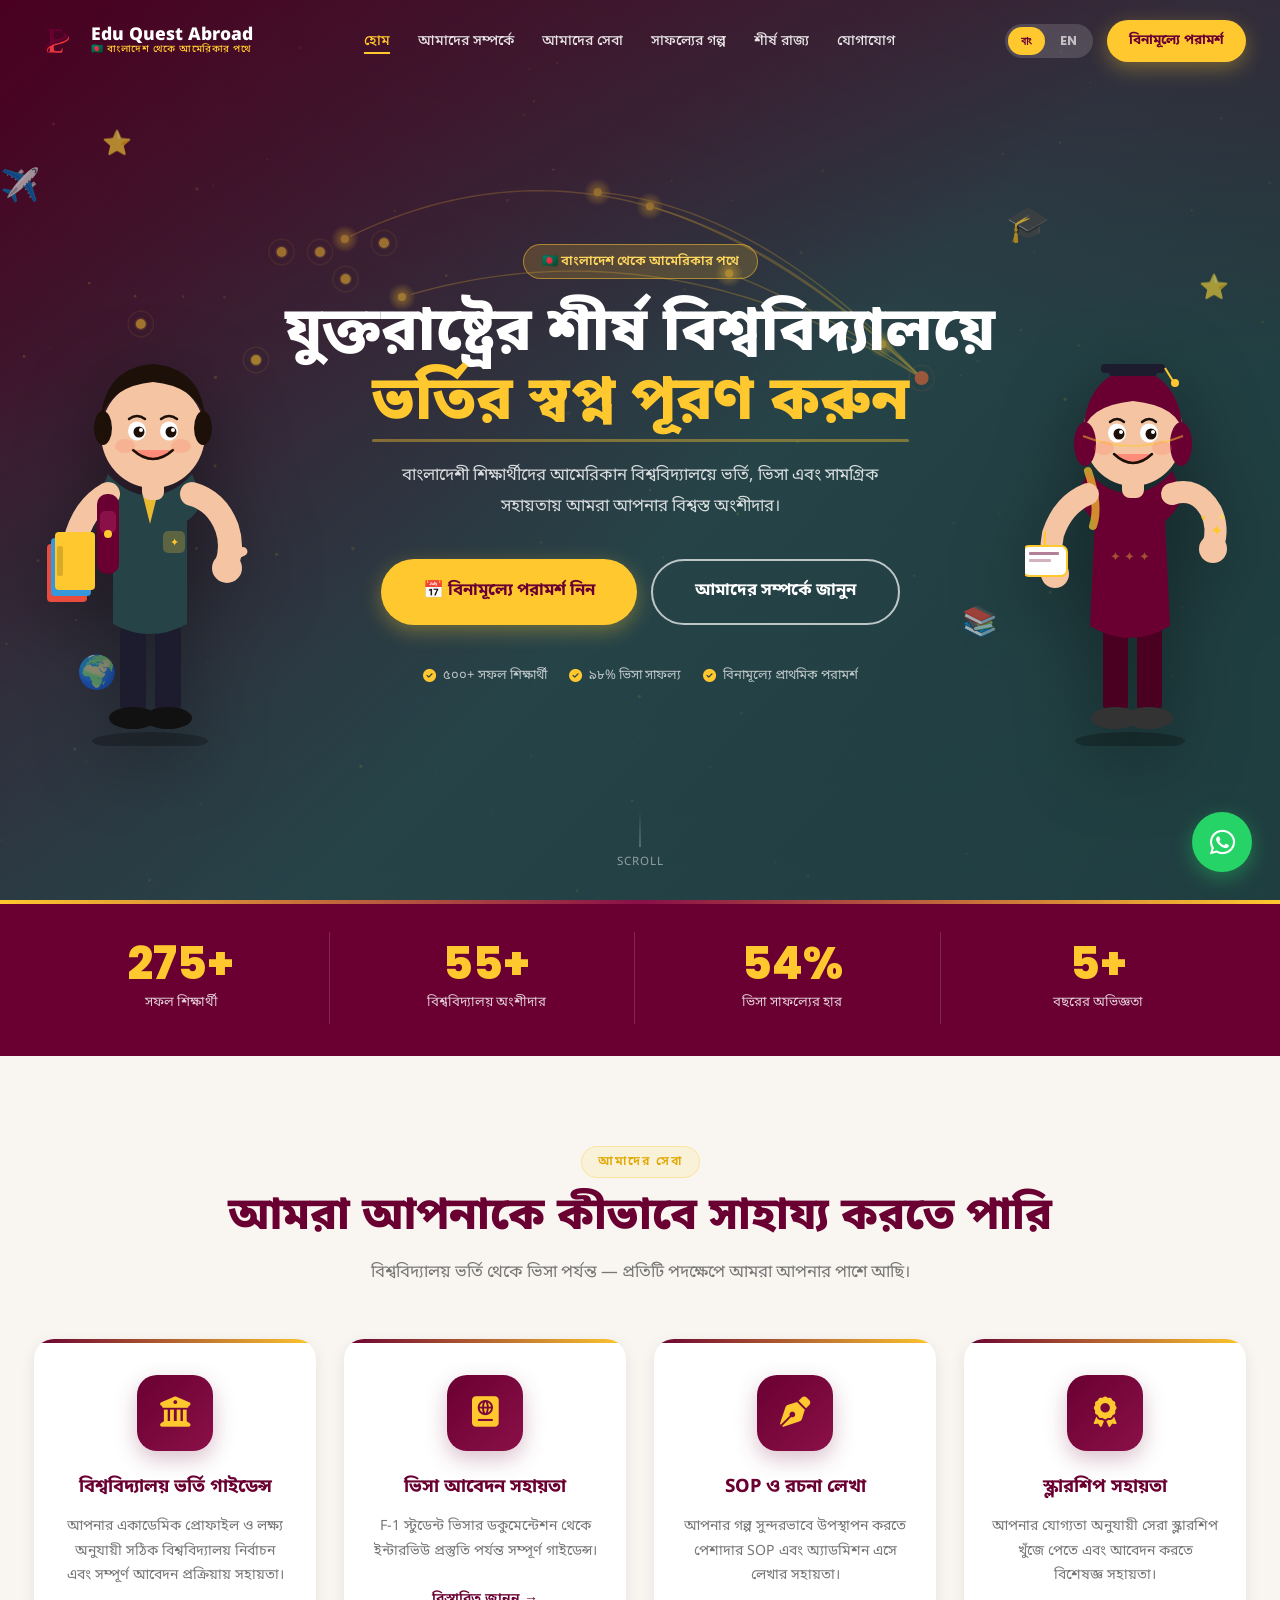
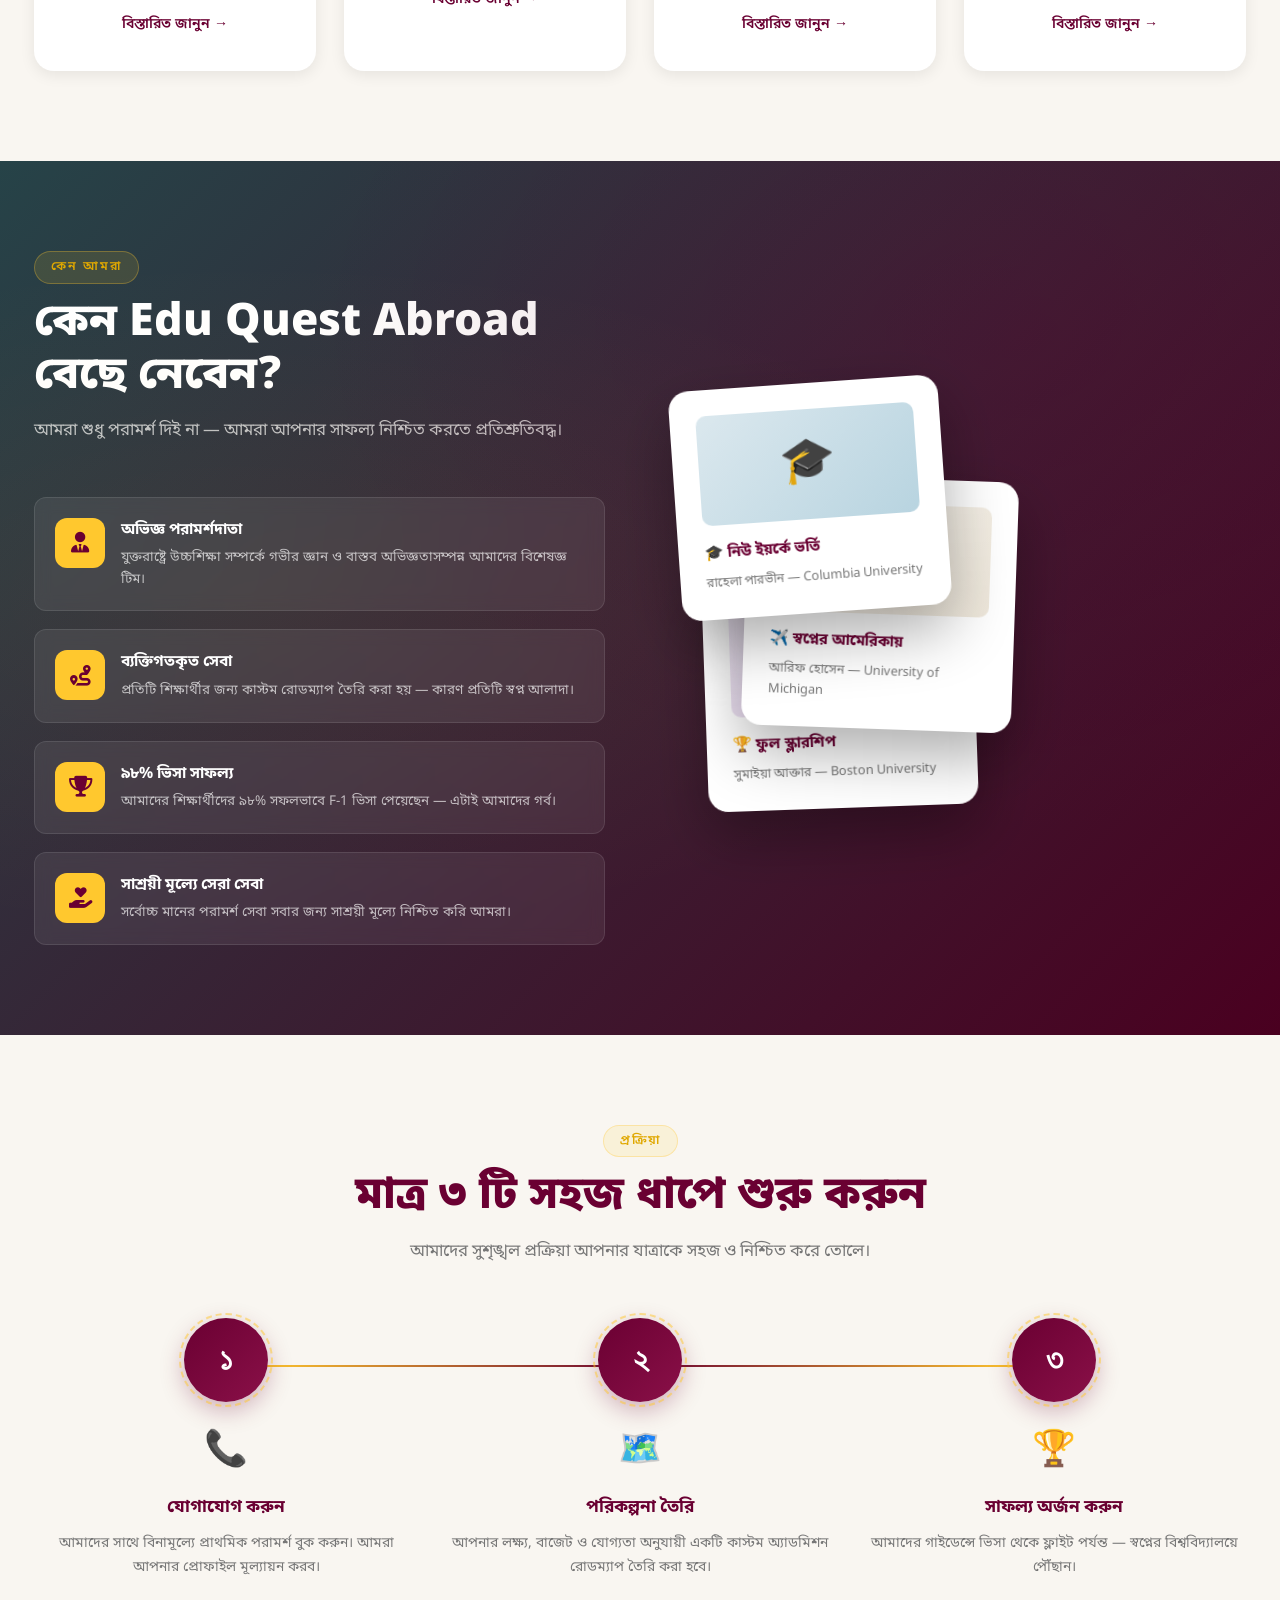
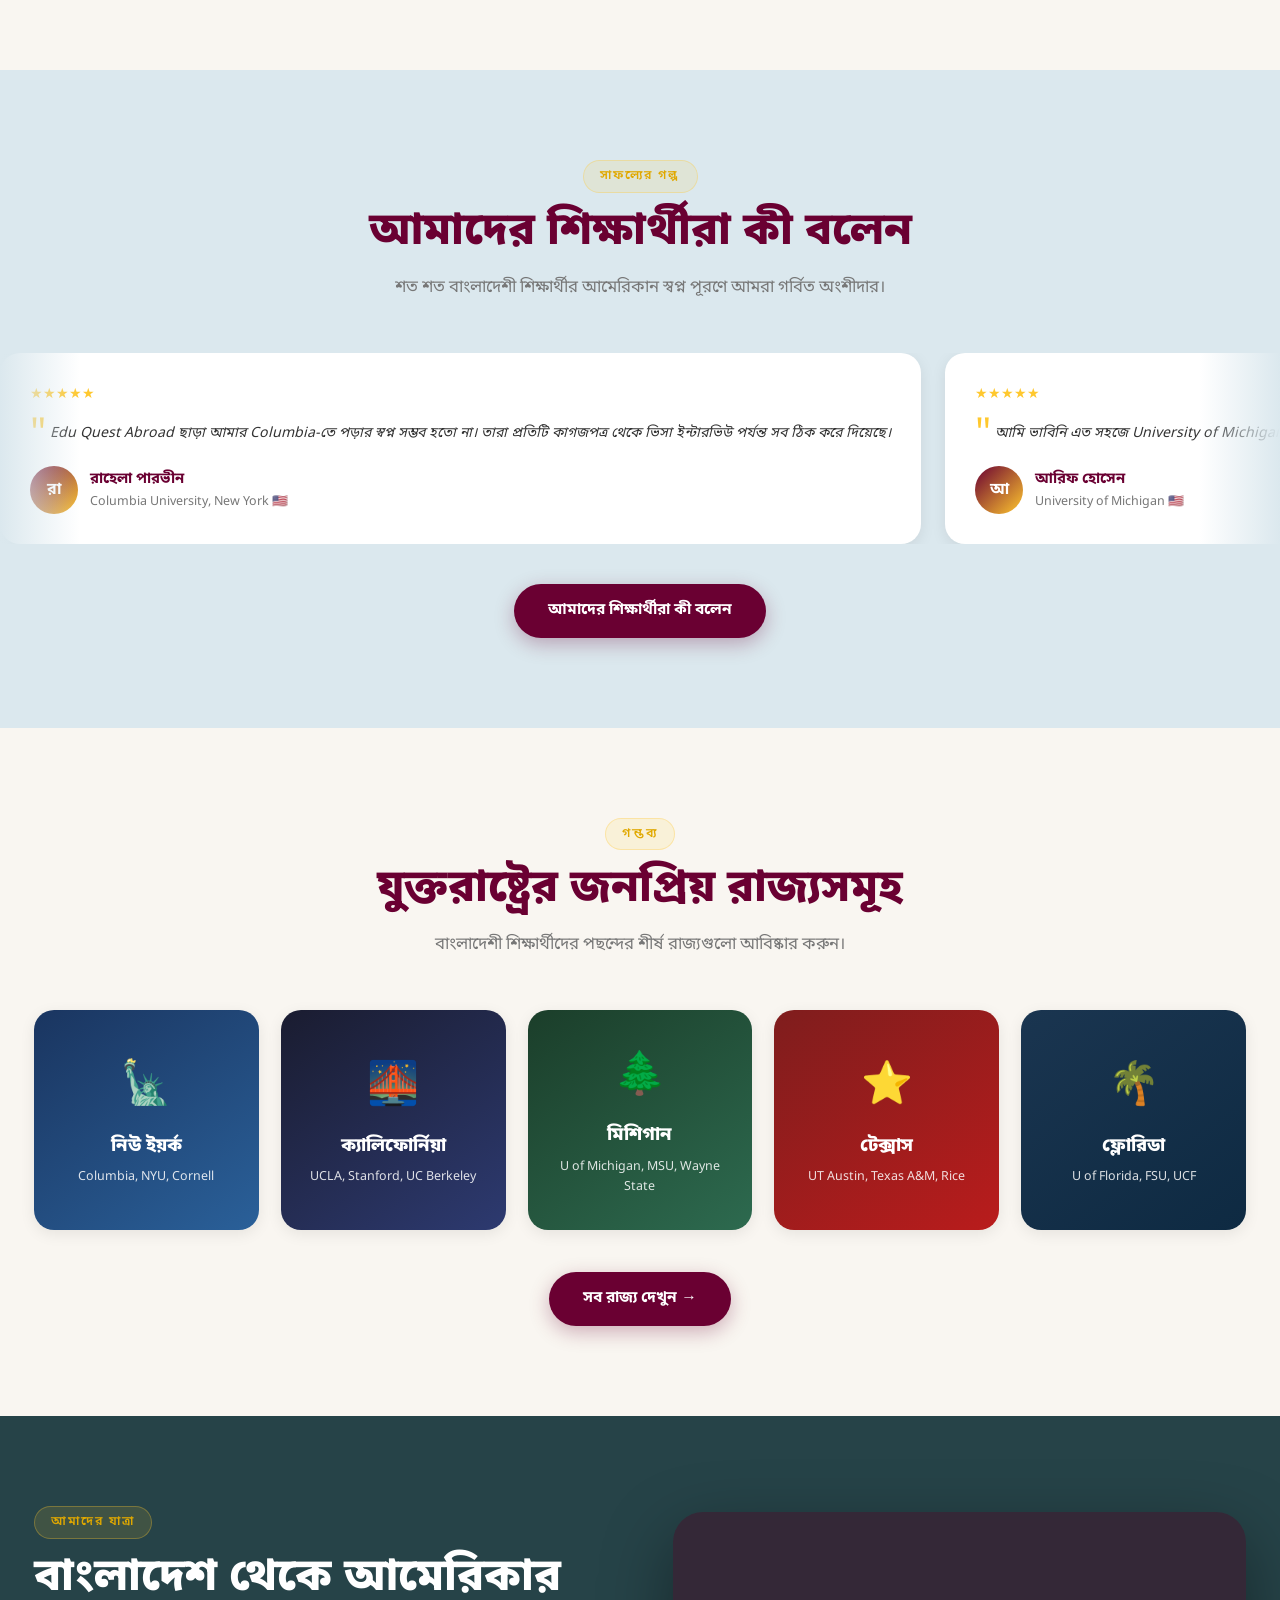
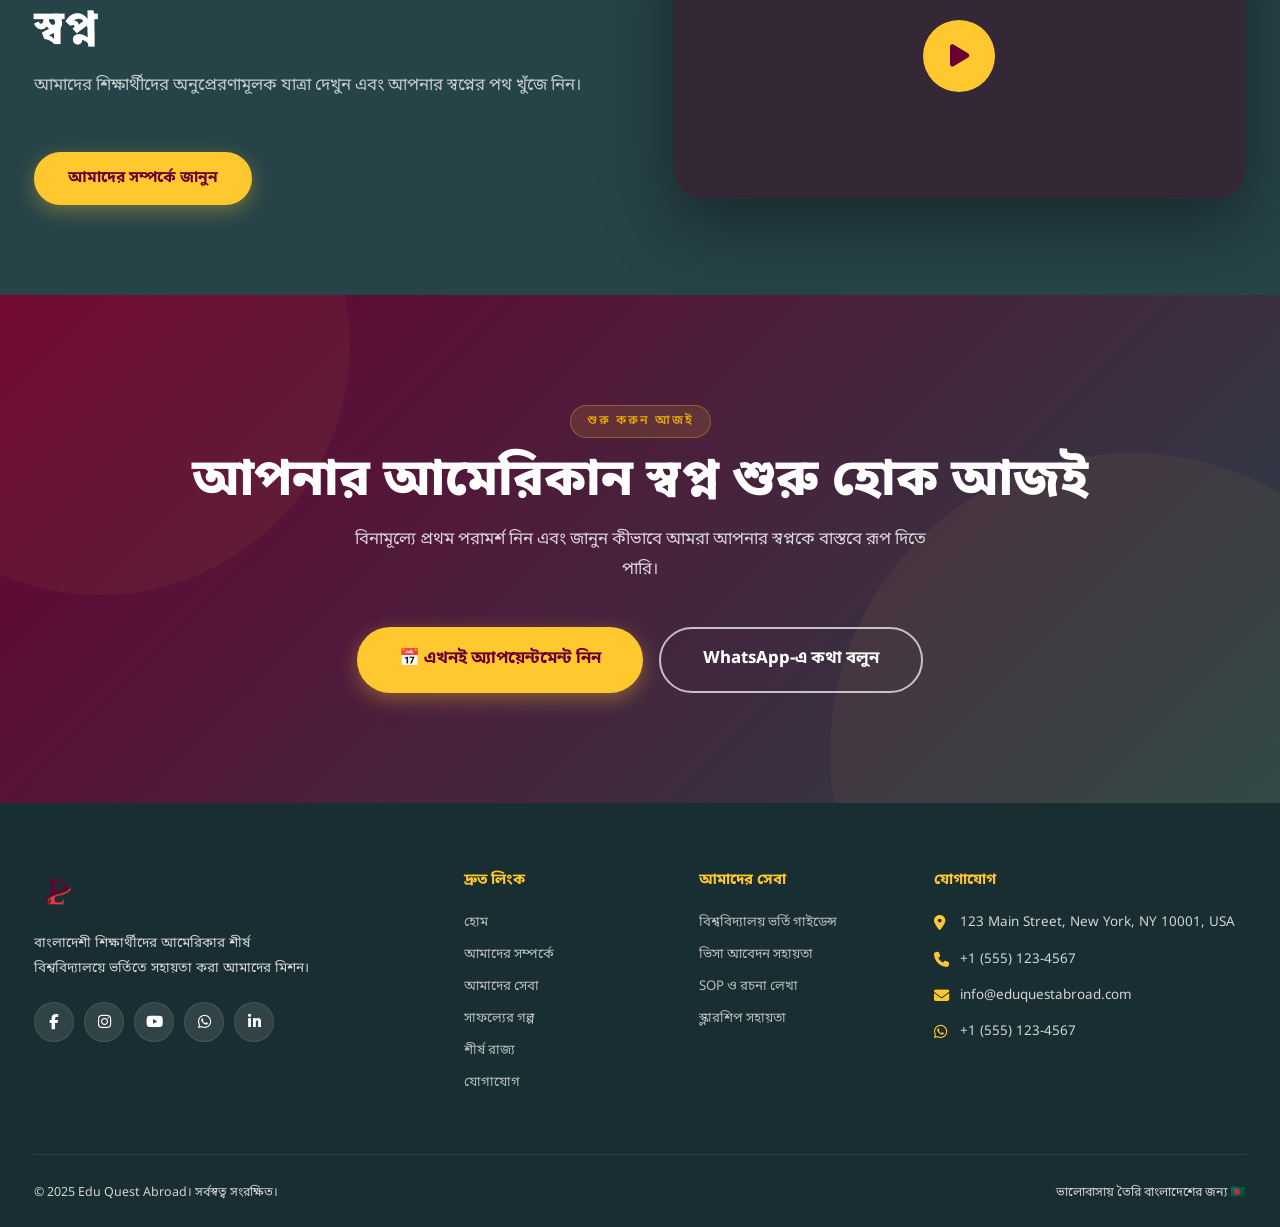
==== index.html @ dee0f1f0 "Initial commit — EduQuestAbroad website 6-page HTML/CSS/JS website for Edu Quest Abroad consultancy." ====
<!DOCTYPE html>
<html lang="bn">
<head>
  <meta charset="UTF-8" />
  <meta name="viewport" content="width=device-width, initial-scale=1.0" />
  <meta name="description" content="Edu Quest Abroad - বাংলাদেশী শিক্ষার্থীদের আমেরিকার শীর্ষ বিশ্ববিদ্যালয়ে ভর্তির জন্য বিশ্বস্ত শিক্ষা পরামর্শদাতা।" />
  <meta name="keywords" content="study in USA, Bangladesh students, US university admission, F1 visa, education consultancy" />
  <title>Edu Quest Abroad | যুক্তরাষ্ট্রে উচ্চশিক্ষার বিশ্বস্ত সঙ্গী</title>
  <link rel="icon" type="image/png" href="Edu Quest Logo.png" />
  <link rel="preconnect" href="https://fonts.googleapis.com" />
  <link rel="preconnect" href="https://fonts.gstatic.com" crossorigin />
  <link href="https://fonts.googleapis.com/css2?family=Noto+Sans+Bengali:wght@300;400;500;600;700;800&family=Poppins:wght@300;400;500;600;700;800&display=swap" rel="stylesheet" />
  <link rel="stylesheet" href="https://cdnjs.cloudflare.com/ajax/libs/font-awesome/6.5.0/css/all.min.css" />
  <link rel="stylesheet" href="assets/css/style.css" />
</head>
<body>

<!-- ═══════════════════════════ NAVBAR ═══════════════════════════ -->
<nav id="navbar">
  <div class="container nav-wrap">

    <!-- Logo -->
    <a href="index.html" class="nav-logo">
      <img src="Edu Quest Logo Transparent.png" alt="Edu Quest Abroad Logo" />
      <div class="nav-logo-text">
        <span class="logo-name">Edu Quest Abroad</span>
        <span class="logo-sub" data-i18n="hero-badge">🇧🇩 বাংলাদেশ থেকে আমেরিকার পথে</span>
      </div>
    </a>

    <!-- Desktop Links -->
    <ul class="nav-links">
      <li><a href="index.html"            data-i18n="nav-home"     class="active">হোম</a></li>
      <li><a href="about.html"            data-i18n="nav-about">আমাদের সম্পর্কে</a></li>
      <li><a href="services.html"         data-i18n="nav-services">আমাদের সেবা</a></li>
      <li><a href="success-stories.html"  data-i18n="nav-stories">সাফল্যের গল্প</a></li>
      <li><a href="top-states.html"       data-i18n="nav-states">শীর্ষ রাজ্য</a></li>
      <li><a href="contact.html"          data-i18n="nav-contact">যোগাযোগ</a></li>
    </ul>

    <!-- Nav Right -->
    <div class="nav-right">
      <!-- Language Toggle -->
      <div class="lang-toggle">
        <button class="lang-btn active" data-lang="bn">বাং</button>
        <button class="lang-btn"        data-lang="en">EN</button>
      </div>
      <a href="contact.html" class="btn btn-gold nav-cta" data-i18n="nav-cta">বিনামূল্যে পরামর্শ</a>
      <!-- Hamburger -->
      <button class="hamburger" id="hamburger" aria-label="Menu">
        <span></span><span></span><span></span>
      </button>
    </div>
  </div>
</nav>

<!-- Mobile Nav -->
<div class="mobile-nav" id="mobile-nav">
  <button class="mobile-nav-close" id="mobile-close">✕</button>
  <a href="index.html"           data-i18n="nav-home">হোম</a>
  <a href="about.html"           data-i18n="nav-about">আমাদের সম্পর্কে</a>
  <a href="services.html"        data-i18n="nav-services">আমাদের সেবা</a>
  <a href="success-stories.html" data-i18n="nav-stories">সাফল্যের গল্প</a>
  <a href="top-states.html"      data-i18n="nav-states">শীর্ষ রাজ্য</a>
  <a href="contact.html"         data-i18n="nav-contact">যোগাযোগ</a>
  <div class="mobile-lang">
    <button class="lang-btn active" data-lang="bn">বাংলা</button>
    <button class="lang-btn"        data-lang="en">English</button>
  </div>
  <a href="contact.html" class="btn btn-gold" data-i18n="nav-cta">বিনামূল্যে পরামর্শ</a>
</div>

<!-- ═══════════════════════════ HERO ═══════════════════════════ -->
<section id="hero">
  <canvas id="hero-canvas"></canvas>
  <div class="hero-overlay"></div>

  <!-- Floating Decorations -->
  <span class="hero-deco deco-plane">✈️</span>
  <span class="hero-deco deco-star deco-star-1">⭐</span>
  <span class="hero-deco deco-star deco-star-2">✨</span>
  <span class="hero-deco deco-star deco-star-3">⭐</span>
  <span class="hero-deco deco-cap">🎓</span>
  <span class="hero-deco deco-globe">🌍</span>
  <span class="hero-deco deco-book">📚</span>

  <div class="hero-inner">

    <!-- Left Character -->
    <div class="hero-char left">
      <svg xmlns="http://www.w3.org/2000/svg" viewBox="0 0 210 400" width="210" height="400">
        <!-- Shadow -->
        <ellipse cx="105" cy="395" rx="58" ry="9" fill="rgba(0,0,0,0.25)"/>
        <!-- LEGS -->
        <rect x="75" y="275" width="26" height="95" rx="12" fill="#1C1C2E"/>
        <rect x="110" y="275" width="26" height="95" rx="12" fill="#1C1C2E"/>
        <!-- SHOES -->
        <ellipse cx="88"  cy="372" rx="24" ry="11" fill="#111"/>
        <ellipse cx="123" cy="372" rx="24" ry="11" fill="#111"/>
        <!-- BODY -->
        <path d="M68 175 Q58 168 52 155 L63 128 Q80 148 105 150 Q130 148 147 128 L158 155 Q152 168 142 175 L142 278 Q124 288 105 288 Q86 288 68 278 Z" fill="#264348"/>
        <!-- Tie / detail -->
        <path d="M98 150 L105 178 L112 150" fill="#FFC82E" opacity=".9"/>
        <!-- Badge on body -->
        <rect x="118" y="185" width="22" height="22" rx="5" fill="rgba(255,200,46,.25)"/>
        <text x="129" y="200" font-family="Arial" font-size="11" text-anchor="middle" fill="#FFC82E">✦</text>
        <!-- LEFT ARM (holding books) -->
        <path d="M63 148 Q38 162 30 196 Q27 215 33 228" fill="none" stroke="#F5C5A3" stroke-width="24" stroke-linecap="round"/>
        <!-- RIGHT ARM (raised/waving) -->
        <path d="M147 148 Q172 155 182 182 Q188 200 182 218" fill="none" stroke="#F5C5A3" stroke-width="24" stroke-linecap="round"/>
        <!-- HANDS -->
        <circle cx="33"  cy="232" r="15" fill="#F5C5A3"/>
        <circle cx="182" cy="222" r="15" fill="#F5C5A3"/>
        <!-- BOOKS stack -->
        <rect x="2"   y="198" width="40" height="58" rx="4" fill="#E74C3C"/>
        <rect x="6"   y="192" width="40" height="58" rx="4" fill="#3498DB"/>
        <rect x="10"  y="186" width="40" height="58" rx="4" fill="#FFC82E"/>
        <rect x="12"  y="200" width="6"  height="30" rx="2" fill="rgba(0,0,0,0.15)"/>
        <!-- NECK -->
        <rect x="97" y="120" width="22" height="34" rx="8" fill="#F5C5A3"/>
        <!-- HEAD -->
        <ellipse cx="108" cy="88" rx="52" ry="54" fill="#F5C5A3"/>
        <!-- HAIR -->
        <path d="M56 72 Q60 22 108 18 Q156 22 160 72 Q150 40 108 36 Q66 40 56 72 Z" fill="#1C1008"/>
        <ellipse cx="58"  cy="82" rx="9"  ry="17" fill="#1C1008"/>
        <ellipse cx="158" cy="82" rx="9"  ry="17" fill="#1C1008"/>
        <!-- FACE -->
        <!-- Eyes -->
        <ellipse cx="92"  cy="85" rx="9" ry="9.5" fill="white"/>
        <ellipse cx="124" cy="85" rx="9" ry="9.5" fill="white"/>
        <circle  cx="94"  cy="86" r="5.5" fill="#1C1008"/>
        <circle  cx="126" cy="86" r="5.5" fill="#1C1008"/>
        <circle  cx="96"  cy="84" r="2"   fill="white"/>
        <circle  cx="128" cy="84" r="2"   fill="white"/>
        <!-- Eyebrows (excited) -->
        <path d="M84 73 Q92 67 100 73" stroke="#1C1008" stroke-width="2.5" fill="none" stroke-linecap="round"/>
        <path d="M116 73 Q124 67 132 73" stroke="#1C1008" stroke-width="2.5" fill="none" stroke-linecap="round"/>
        <!-- Big smile -->
        <path d="M88 104 Q108 122 128 104" stroke="#1C1008" stroke-width="2.5" fill="#FF8C7A" stroke-linecap="round"/>
        <!-- Cheeks -->
        <ellipse cx="80"  cy="100" rx="10" ry="7" fill="rgba(255,120,100,.25)"/>
        <ellipse cx="136" cy="100" rx="10" ry="7" fill="rgba(255,120,100,.25)"/>
        <!-- BACKPACK -->
        <rect x="52" y="148" width="22" height="80" rx="10" fill="#6A0032"/>
        <rect x="55" y="165" width="16" height="22" rx="5"  fill="#8A1048"/>
        <circle cx="63" cy="188" r="4"  fill="#FFC82E"/>
        <!-- Pointing finger on right hand -->
        <rect x="182" y="208" width="20" height="9" rx="4.5" fill="#F5C5A3" transform="rotate(-25,182,208)"/>
      </svg>
    </div>

    <!-- Center Content -->
    <div class="hero-center">
      <div class="hero-badge" data-i18n="hero-badge">🇧🇩 বাংলাদেশ থেকে আমেরিকার পথে</div>

      <h1 class="hero-title">
        <span data-i18n="hero-title-1">যুক্তরাষ্ট্রের শীর্ষ বিশ্ববিদ্যালয়ে</span><br/>
        <span class="gold-word" data-i18n="hero-title-2">ভর্তির স্বপ্ন পূরণ করুন</span>
      </h1>

      <p class="hero-sub" data-i18n="hero-sub">
        বাংলাদেশী শিক্ষার্থীদের আমেরিকান বিশ্ববিদ্যালয়ে ভর্তি, ভিসা এবং সামগ্রিক সহায়তায় আমরা আপনার বিশ্বস্ত অংশীদার।
      </p>

      <div class="hero-btns">
        <a href="contact.html" class="btn btn-gold btn-lg" data-i18n="hero-btn-1">📅 বিনামূল্যে পরামর্শ নিন</a>
        <a href="about.html"   class="btn btn-outline-white btn-lg" data-i18n="hero-btn-2">আমাদের সম্পর্কে জানুন</a>
      </div>

      <div class="hero-trust">
        <span class="trust-item"><i class="fas fa-check-circle"></i> <span data-i18n="trust-1">৫০০+ সফল শিক্ষার্থী</span></span>
        <span class="trust-item"><i class="fas fa-check-circle"></i> <span data-i18n="trust-2">৯৮% ভিসা সাফল্য</span></span>
        <span class="trust-item"><i class="fas fa-check-circle"></i> <span data-i18n="trust-3">বিনামূল্যে প্রাথমিক পরামর্শ</span></span>
      </div>
    </div>

    <!-- Right Character -->
    <div class="hero-char right">
      <svg xmlns="http://www.w3.org/2000/svg" viewBox="0 0 210 400" width="210" height="400">
        <!-- Shadow -->
        <ellipse cx="105" cy="395" rx="55" ry="9" fill="rgba(0,0,0,0.25)"/>
        <!-- LEGS -->
        <rect x="78"  y="275" width="25" height="95" rx="12" fill="#4A0020"/>
        <rect x="112" y="275" width="25" height="95" rx="12" fill="#4A0020"/>
        <!-- SHOES -->
        <ellipse cx="90"  cy="372" rx="24" ry="11" fill="#333"/>
        <ellipse cx="124" cy="372" rx="24" ry="11" fill="#333"/>
        <!-- DRESS/BODY -->
        <path d="M70 175 Q58 165 52 150 L63 125 Q80 146 105 148 Q130 146 147 125 L158 150 Q152 165 140 175 L145 280 Q125 292 105 292 Q85 292 65 280 Z" fill="#6A0032"/>
        <!-- Dupatta/Scarf detail -->
        <path d="M63 125 Q75 160 68 180" fill="none" stroke="#FFC82E" stroke-width="8" stroke-linecap="round" opacity=".7"/>
        <!-- Stars on dress -->
        <text x="105" y="215" font-family="Arial" font-size="13" text-anchor="middle" fill="rgba(255,200,46,.4)">✦ ✦ ✦</text>
        <!-- LEFT ARM (holding diploma) -->
        <path d="M63 148 Q38 158 28 188 Q24 208 30 225" fill="none" stroke="#F5C5A3" stroke-width="22" stroke-linecap="round"/>
        <!-- RIGHT ARM (raised celebrating) -->
        <path d="M147 148 Q172 140 186 165 Q194 182 188 200" fill="none" stroke="#F5C5A3" stroke-width="22" stroke-linecap="round"/>
        <!-- HANDS -->
        <circle cx="30"  cy="228" r="14" fill="#F5C5A3"/>
        <circle cx="188" cy="203" r="14" fill="#F5C5A3"/>
        <!-- DIPLOMA scroll -->
        <rect x="-2"  y="200" width="44" height="30" rx="6" fill="white" stroke="#FFC82E" stroke-width="2"/>
        <rect x="4"   y="206" width="30" height="3"  rx="1" fill="#6A0032" opacity=".5"/>
        <rect x="4"   y="213" width="22" height="3"  rx="1" fill="#6A0032" opacity=".3"/>
        <path d="M20 200 Q20 185 20 185" fill="none" stroke="#FFC82E" stroke-width="2"/>
        <!-- CELEBRATION sparkles from right hand -->
        <text x="185" y="190" font-family="Arial" font-size="16" fill="#FFC82E">✦</text>
        <text x="192" y="175" font-family="Arial" font-size="11" fill="#FFD75E">✦</text>
        <text x="175" y="175" font-family="Arial" font-size="9"  fill="#FFC82E">✦</text>
        <!-- NECK -->
        <rect x="97" y="120" width="22" height="32" rx="8" fill="#F5C5A3"/>
        <!-- HEAD -->
        <ellipse cx="108" cy="87" rx="50" ry="53" fill="#F5C5A3"/>
        <!-- HIJAB -->
        <path d="M58 90 Q60 30 108 22 Q156 30 158 90 Q156 60 108 55 Q60 60 58 90 Z" fill="#6A0032"/>
        <ellipse cx="60"  cy="98"  rx="11" ry="22" fill="#6A0032"/>
        <ellipse cx="156" cy="98"  rx="11" ry="22" fill="#6A0032"/>
        <path d="M58 90 Q108 110 158 90" stroke="#FFC82E" stroke-width="2" fill="none" opacity=".5"/>
        <!-- FACE -->
        <ellipse cx="92"  cy="87" rx="9"   ry="9.5" fill="white"/>
        <ellipse cx="124" cy="87" rx="9"   ry="9.5" fill="white"/>
        <circle  cx="94"  cy="88" r="5.5"  fill="#1C1008"/>
        <circle  cx="126" cy="88" r="5.5"  fill="#1C1008"/>
        <circle  cx="96"  cy="86" r="2"    fill="white"/>
        <circle  cx="128" cy="86" r="2"    fill="white"/>
        <!-- Eyebrows -->
        <path d="M85 76 Q92 70 99 76"  stroke="#1C1008" stroke-width="2.5" fill="none" stroke-linecap="round"/>
        <path d="M117 76 Q124 70 131 76" stroke="#1C1008" stroke-width="2.5" fill="none" stroke-linecap="round"/>
        <!-- Big joyful smile -->
        <path d="M89 108 Q108 126 127 108" stroke="#1C1008" stroke-width="2.5" fill="#FF8C7A" stroke-linecap="round"/>
        <!-- Cheeks -->
        <ellipse cx="79"  cy="102" rx="10" ry="7" fill="rgba(255,120,100,.25)"/>
        <ellipse cx="137" cy="102" rx="10" ry="7" fill="rgba(255,120,100,.25)"/>
        <!-- Graduation cap on top -->
        <rect x="84" y="22" width="48" height="8" rx="3" fill="#1C1C2E"/>
        <rect x="76" y="18" width="64" height="9" rx="4" fill="#1C1C2E"/>
        <line x1="140" y1="22" x2="148" y2="35" stroke="#FFC82E" stroke-width="2"/>
        <circle cx="150" cy="37" r="4" fill="#FFC82E"/>
      </svg>
    </div>

  </div><!-- .hero-inner -->

  <div class="scroll-hint">
    <div class="scroll-line"></div>
    <span>SCROLL</span>
  </div>
</section>

<!-- ═══════════════════════════ STATS BAR ═══════════════════════════ -->
<div class="stats-bar">
  <div class="container">
    <div class="stats-grid">
      <div class="stat-item reveal">
        <div class="stat-num" data-target="500" data-suffix="+" >৫০০+</div>
        <div class="stat-label" data-i18n="stat-1-label">সফল শিক্ষার্থী</div>
      </div>
      <div class="stat-item reveal d-1">
        <div class="stat-num" data-target="100" data-suffix="+">১০০+</div>
        <div class="stat-label" data-i18n="stat-2-label">বিশ্ববিদ্যালয় অংশীদার</div>
      </div>
      <div class="stat-item reveal d-2">
        <div class="stat-num" data-target="98"  data-suffix="%">৯৮%</div>
        <div class="stat-label" data-i18n="stat-3-label">ভিসা সাফল্যের হার</div>
      </div>
      <div class="stat-item reveal d-3">
        <div class="stat-num" data-target="10"  data-suffix="+">১০+</div>
        <div class="stat-label" data-i18n="stat-4-label">বছরের অভিজ্ঞতা</div>
      </div>
    </div>
  </div>
</div>

<!-- ═══════════════════════════ SERVICES ═══════════════════════════ -->
<section id="services" class="section-pad">
  <div class="container">
    <div class="text-center">
      <span class="section-eyebrow" data-i18n="sec-svc-eye">আমাদের সেবা</span>
      <h2 class="section-title" data-i18n="sec-svc-title">আমরা আপনাকে কীভাবে সাহায্য করতে পারি</h2>
      <p class="section-sub"    data-i18n="sec-svc-sub">বিশ্ববিদ্যালয় ভর্তি থেকে ভিসা পর্যন্ত — প্রতিটি পদক্ষেপে আমরা আপনার পাশে আছি।</p>
    </div>

    <div class="services-grid">

      <div class="service-card reveal">
        <div class="svc-icon-wrap"><i class="fas fa-university"></i></div>
        <h3 class="svc-title" data-i18n="svc-1-title">বিশ্ববিদ্যালয় ভর্তি গাইডেন্স</h3>
        <p class="svc-desc"   data-i18n="svc-1-desc">আপনার একাডেমিক প্রোফাইল ও লক্ষ্য অনুযায়ী সঠিক বিশ্ববিদ্যালয় নির্বাচন এবং সম্পূর্ণ আবেদন প্রক্রিয়ায় সহায়তা।</p>
        <a href="services.html" class="svc-link" data-i18n="svc-1-link">বিস্তারিত জানুন →</a>
      </div>

      <div class="service-card reveal d-1">
        <div class="svc-icon-wrap"><i class="fas fa-passport"></i></div>
        <h3 class="svc-title" data-i18n="svc-2-title">ভিসা আবেদন সহায়তা</h3>
        <p class="svc-desc"   data-i18n="svc-2-desc">F-1 স্টুডেন্ট ভিসার ডকুমেন্টেশন থেকে ইন্টারভিউ প্রস্তুতি পর্যন্ত সম্পূর্ণ গাইডেন্স।</p>
        <a href="services.html" class="svc-link" data-i18n="svc-2-link">বিস্তারিত জানুন →</a>
      </div>

      <div class="service-card reveal d-2">
        <div class="svc-icon-wrap"><i class="fas fa-pen-nib"></i></div>
        <h3 class="svc-title" data-i18n="svc-3-title">SOP ও রচনা লেখা</h3>
        <p class="svc-desc"   data-i18n="svc-3-desc">আপনার গল্প সুন্দরভাবে উপস্থাপন করতে পেশাদার SOP এবং অ্যাডমিশন এসে লেখার সহায়তা।</p>
        <a href="services.html" class="svc-link" data-i18n="svc-3-link">বিস্তারিত জানুন →</a>
      </div>

      <div class="service-card reveal d-3">
        <div class="svc-icon-wrap"><i class="fas fa-award"></i></div>
        <h3 class="svc-title" data-i18n="svc-4-title">স্কলারশিপ সহায়তা</h3>
        <p class="svc-desc"   data-i18n="svc-4-desc">আপনার যোগ্যতা অনুযায়ী সেরা স্কলারশিপ খুঁজে পেতে এবং আবেদন করতে বিশেষজ্ঞ সহায়তা।</p>
        <a href="services.html" class="svc-link" data-i18n="svc-4-link">বিস্তারিত জানুন →</a>
      </div>

    </div>
  </div>
</section>

<!-- ═══════════════════════════ WHY CHOOSE US ═══════════════════════════ -->
<section id="why-us" class="section-pad">
  <div class="container">
    <div class="why-grid">

      <!-- Left -->
      <div class="why-left">
        <span class="section-eyebrow" data-i18n="sec-why-eye">কেন আমরা</span>
        <h2 class="section-title" data-i18n="sec-why-title">কেন Edu Quest Abroad বেছে নেবেন?</h2>
        <p class="section-sub"    data-i18n="sec-why-sub">আমরা শুধু পরামর্শ দিই না — আমরা আপনার সাফল্য নিশ্চিত করতে প্রতিশ্রুতিবদ্ধ।</p>

        <div class="feature-list">
          <div class="feature-item reveal from-left">
            <div class="feat-icon"><i class="fas fa-user-tie"></i></div>
            <div class="feat-text">
              <h4 data-i18n="feat-1-h">অভিজ্ঞ পরামর্শদাতা</h4>
              <p  data-i18n="feat-1-p">যুক্তরাষ্ট্রে উচ্চশিক্ষা সম্পর্কে গভীর জ্ঞান ও বাস্তব অভিজ্ঞতাসম্পন্ন আমাদের বিশেষজ্ঞ টিম।</p>
            </div>
          </div>
          <div class="feature-item reveal from-left d-1">
            <div class="feat-icon"><i class="fas fa-route"></i></div>
            <div class="feat-text">
              <h4 data-i18n="feat-2-h">ব্যক্তিগতকৃত সেবা</h4>
              <p  data-i18n="feat-2-p">প্রতিটি শিক্ষার্থীর জন্য কাস্টম রোডম্যাপ তৈরি করা হয় — কারণ প্রতিটি স্বপ্ন আলাদা।</p>
            </div>
          </div>
          <div class="feature-item reveal from-left d-2">
            <div class="feat-icon"><i class="fas fa-trophy"></i></div>
            <div class="feat-text">
              <h4 data-i18n="feat-3-h">৯৮% ভিসা সাফল্য</h4>
              <p  data-i18n="feat-3-p">আমাদের শিক্ষার্থীদের ৯৮% সফলভাবে F-1 ভিসা পেয়েছেন — এটাই আমাদের গর্ব।</p>
            </div>
          </div>
          <div class="feature-item reveal from-left d-3">
            <div class="feat-icon"><i class="fas fa-hand-holding-heart"></i></div>
            <div class="feat-text">
              <h4 data-i18n="feat-4-h">সাশ্রয়ী মূল্যে সেরা সেবা</h4>
              <p  data-i18n="feat-4-p">সর্বোচ্চ মানের পরামর্শ সেবা সবার জন্য সাশ্রয়ী মূল্যে নিশ্চিত করি আমরা।</p>
            </div>
          </div>
        </div>
      </div>

      <!-- Right — stacked 3D cards -->
      <div class="why-right reveal from-right">
        <div class="cards-scene">
          <div class="card-3d card-3d-1">
            <div class="card-3d-img">🎓</div>
            <h4 data-i18n="card-1-h">🎓 নিউ ইয়র্কে ভর্তি</h4>
            <p  data-i18n="card-1-p">রাহেলা পারভীন — Columbia University</p>
          </div>
          <div class="card-3d card-3d-2">
            <div class="card-3d-img">✈️</div>
            <h4 data-i18n="card-2-h">✈️ স্বপ্নের আমেরিকায়</h4>
            <p  data-i18n="card-2-p">আরিফ হোসেন — University of Michigan</p>
          </div>
          <div class="card-3d card-3d-3">
            <div class="card-3d-img">🏆</div>
            <h4 data-i18n="card-3-h">🏆 ফুল স্কলারশিপ</h4>
            <p  data-i18n="card-3-p">সুমাইয়া আক্তার — Boston University</p>
          </div>
        </div>
      </div>

    </div>
  </div>
</section>

<!-- ═══════════════════════════ HOW IT WORKS ═══════════════════════════ -->
<section id="how" class="section-pad">
  <div class="container">
    <div class="text-center">
      <span class="section-eyebrow" data-i18n="sec-how-eye">প্রক্রিয়া</span>
      <h2 class="section-title"     data-i18n="sec-how-title">মাত্র ৩ টি সহজ ধাপে শুরু করুন</h2>
      <p class="section-sub"        data-i18n="sec-how-sub">আমাদের সুশৃঙ্খল প্রক্রিয়া আপনার যাত্রাকে সহজ ও নিশ্চিত করে তোলে।</p>
    </div>

    <div class="steps-wrapper">
      <div class="step-item reveal">
        <div class="step-num">১</div>
        <div class="step-emoji">📞</div>
        <h3 data-i18n="step-1-h">যোগাযোগ করুন</h3>
        <p  data-i18n="step-1-p">আমাদের সাথে বিনামূল্যে প্রাথমিক পরামর্শ বুক করুন। আমরা আপনার প্রোফাইল মূল্যায়ন করব।</p>
      </div>
      <div class="step-item reveal d-2">
        <div class="step-num">২</div>
        <div class="step-emoji">🗺️</div>
        <h3 data-i18n="step-2-h">পরিকল্পনা তৈরি</h3>
        <p  data-i18n="step-2-p">আপনার লক্ষ্য, বাজেট ও যোগ্যতা অনুযায়ী একটি কাস্টম অ্যাডমিশন রোডম্যাপ তৈরি করা হবে।</p>
      </div>
      <div class="step-item reveal d-4">
        <div class="step-num">৩</div>
        <div class="step-emoji">🏆</div>
        <h3 data-i18n="step-3-h">সাফল্য অর্জন করুন</h3>
        <p  data-i18n="step-3-p">আমাদের গাইডেন্সে ভিসা থেকে ফ্লাইট পর্যন্ত — স্বপ্নের বিশ্ববিদ্যালয়ে পৌঁছান।</p>
      </div>
    </div>
  </div>
</section>

<!-- ═══════════════════════════ TESTIMONIALS ═══════════════════════════ -->
<section id="testimonials" class="section-pad">
  <div class="container">
    <div class="text-center">
      <span class="section-eyebrow" data-i18n="sec-testi-eye">সাফল্যের গল্প</span>
      <h2 class="section-title"     data-i18n="sec-testi-title">আমাদের শিক্ষার্থীরা কী বলেন</h2>
      <p class="section-sub"        data-i18n="sec-testi-sub">শত শত বাংলাদেশী শিক্ষার্থীর আমেরিকান স্বপ্ন পূরণে আমরা গর্বিত অংশীদার।</p>
    </div>
  </div>

  <div class="testi-track">
    <div class="testi-inner" id="testi-inner">

      <!-- Card 1 -->
      <div class="testi-card">
        <div class="testi-stars">★★★★★</div>
        <p class="testi-quote">Edu Quest Abroad ছাড়া আমার Columbia-তে পড়ার স্বপ্ন সম্ভব হতো না। তারা প্রতিটি কাগজপত্র থেকে ভিসা ইন্টারভিউ পর্যন্ত সব ঠিক করে দিয়েছে।</p>
        <div class="testi-author">
          <div class="testi-avatar">রা</div>
          <div class="testi-info">
            <h4>রাহেলা পারভীন</h4>
            <p>Columbia University, New York 🇺🇸</p>
          </div>
        </div>
      </div>

      <!-- Card 2 -->
      <div class="testi-card">
        <div class="testi-stars">★★★★★</div>
        <p class="testi-quote">আমি ভাবিনি এত সহজে University of Michigan-এ সুযোগ পাব। EQA টিমের অক্লান্ত পরিশ্রম এবং গাইডেন্স আমার জীবন বদলে দিয়েছে।</p>
        <div class="testi-author">
          <div class="testi-avatar">আ</div>
          <div class="testi-info">
            <h4>আরিফ হোসেন</h4>
            <p>University of Michigan 🇺🇸</p>
          </div>
        </div>
      </div>

      <!-- Card 3 -->
      <div class="testi-card">
        <div class="testi-stars">★★★★★</div>
        <p class="testi-quote">SOP থেকে শুরু করে ভিসা পর্যন্ত প্রতিটি ধাপে এত সুন্দর সাপোর্ট পেয়েছি। Boston University-তে ফুল স্কলারশিপ পাওয়া এখন বাস্তব।</p>
        <div class="testi-author">
          <div class="testi-avatar">সু</div>
          <div class="testi-info">
            <h4>সুমাইয়া আক্তার</h4>
            <p>Boston University — Full Scholarship 🇺🇸</p>
          </div>
        </div>
      </div>

      <!-- Card 4 -->
      <div class="testi-card">
        <div class="testi-stars">★★★★★</div>
        <p class="testi-quote">ভিসা রিজেকশনের ভয়ে ছিলাম, কিন্তু EQA-র প্রস্তুতির পর আত্মবিশ্বাসী হয়ে গেলাম। প্রথম চেষ্টাতেই ভিসা পেলাম।</p>
        <div class="testi-author">
          <div class="testi-avatar">তা</div>
          <div class="testi-info">
            <h4>তানভীর আহমেদ</h4>
            <p>Georgia Tech, Atlanta 🇺🇸</p>
          </div>
        </div>
      </div>

      <!-- Card 5 -->
      <div class="testi-card">
        <div class="testi-stars">★★★★★</div>
        <p class="testi-quote">আমার পরিবারের সীমিত বাজেটের কথা মাথায় রেখে তারা স্কলারশিপ খুঁজে দিয়েছে। অসাধারণ সেবা, অসাধারণ মানুষ।</p>
        <div class="testi-author">
          <div class="testi-avatar">ফা</div>
          <div class="testi-info">
            <h4>ফারিয়া ইসলাম</h4>
            <p>University of Texas, Austin 🇺🇸</p>
          </div>
        </div>
      </div>

      <!-- Card 6 -->
      <div class="testi-card">
        <div class="testi-stars">★★★★★</div>
        <p class="testi-quote">মাত্র ৬ মাসের মধ্যে বিশ্ববিদ্যালয়ে ভর্তি এবং ভিসা — এটা EQA ছাড়া অসম্ভব ছিল। এখন Florida-তে পড়ছি।</p>
        <div class="testi-author">
          <div class="testi-avatar">না</div>
          <div class="testi-info">
            <h4>নাফিসা খানম</h4>
            <p>University of Florida 🇺🇸</p>
          </div>
        </div>
      </div>

      <!-- Duplicated set for infinite scroll -->
      <div class="testi-card">
        <div class="testi-stars">★★★★★</div>
        <p class="testi-quote">Edu Quest Abroad ছাড়া আমার Columbia-তে পড়ার স্বপ্ন সম্ভব হতো না। তারা প্রতিটি কাগজপত্র থেকে ভিসা ইন্টারভিউ পর্যন্ত সব ঠিক করে দিয়েছে।</p>
        <div class="testi-author">
          <div class="testi-avatar">রা</div>
          <div class="testi-info">
            <h4>রাহেলা পারভীন</h4>
            <p>Columbia University, New York 🇺🇸</p>
          </div>
        </div>
      </div>
      <div class="testi-card">
        <div class="testi-stars">★★★★★</div>
        <p class="testi-quote">আমি ভাবিনি এত সহজে University of Michigan-এ সুযোগ পাব। EQA টিমের অক্লান্ত পরিশ্রম এবং গাইডেন্স আমার জীবন বদলে দিয়েছে।</p>
        <div class="testi-author">
          <div class="testi-avatar">আ</div>
          <div class="testi-info">
            <h4>আরিফ হোসেন</h4>
            <p>University of Michigan 🇺🇸</p>
          </div>
        </div>
      </div>
      <div class="testi-card">
        <div class="testi-stars">★★★★★</div>
        <p class="testi-quote">SOP থেকে শুরু করে ভিসা পর্যন্ত প্রতিটি ধাপে এত সুন্দর সাপোর্ট পেয়েছি। Boston University-তে ফুল স্কলারশিপ পাওয়া এখন বাস্তব।</p>
        <div class="testi-author">
          <div class="testi-avatar">সু</div>
          <div class="testi-info">
            <h4>সুমাইয়া আক্তার</h4>
            <p>Boston University — Full Scholarship 🇺🇸</p>
          </div>
        </div>
      </div>
      <div class="testi-card">
        <div class="testi-stars">★★★★★</div>
        <p class="testi-quote">ভিসা রিজেকশনের ভয়ে ছিলাম, কিন্তু EQA-র প্রস্তুতির পর আত্মবিশ্বাসী হয়ে গেলাম। প্রথম চেষ্টাতেই ভিসা পেলাম।</p>
        <div class="testi-author">
          <div class="testi-avatar">তা</div>
          <div class="testi-info">
            <h4>তানভীর আহমেদ</h4>
            <p>Georgia Tech, Atlanta 🇺🇸</p>
          </div>
        </div>
      </div>
      <div class="testi-card">
        <div class="testi-stars">★★★★★</div>
        <p class="testi-quote">আমার পরিবারের সীমিত বাজেটের কথা মাথায় রেখে তারা স্কলারশিপ খুঁজে দিয়েছে। অসাধারণ সেবা, অসাধারণ মানুষ।</p>
        <div class="testi-author">
          <div class="testi-avatar">ফা</div>
          <div class="testi-info">
            <h4>ফারিয়া ইসলাম</h4>
            <p>University of Texas, Austin 🇺🇸</p>
          </div>
        </div>
      </div>
      <div class="testi-card">
        <div class="testi-stars">★★★★★</div>
        <p class="testi-quote">মাত্র ৬ মাসের মধ্যে বিশ্ববিদ্যালয়ে ভর্তি এবং ভিসা — এটা EQA ছাড়া অসম্ভব ছিল। এখন Florida-তে পড়ছি।</p>
        <div class="testi-author">
          <div class="testi-avatar">না</div>
          <div class="testi-info">
            <h4>নাফিসা খানম</h4>
            <p>University of Florida 🇺🇸</p>
          </div>
        </div>
      </div>

    </div>
  </div>

  <div class="container text-center" style="margin-top:40px;">
    <a href="success-stories.html" class="btn btn-maroon" data-i18n="sec-testi-title">সব সাফল্যের গল্প দেখুন →</a>
  </div>
</section>

<!-- ═══════════════════════════ TOP STATES ═══════════════════════════ -->
<section id="states" class="section-pad">
  <div class="container">
    <div class="text-center">
      <span class="section-eyebrow" data-i18n="sec-states-eye">গন্তব্য</span>
      <h2 class="section-title"     data-i18n="sec-states-title">যুক্তরাষ্ট্রের জনপ্রিয় রাজ্যসমূহ</h2>
      <p class="section-sub"        data-i18n="sec-states-sub">বাংলাদেশী শিক্ষার্থীদের পছন্দের শীর্ষ রাজ্যগুলো আবিষ্কার করুন।</p>
    </div>

    <div class="states-grid">
      <a href="top-states.html" class="state-card sc-1 reveal">
        <div class="state-bg-emoji">🗽</div>
        <div class="state-grad"></div>
        <div class="state-content">
          <div class="state-flag">🗽</div>
          <div class="state-name" data-i18n="state-1-name">নিউ ইয়র্ক</div>
          <div class="state-unis">Columbia, NYU, Cornell</div>
        </div>
      </a>
      <a href="top-states.html" class="state-card sc-2 reveal d-1">
        <div class="state-bg-emoji">🌉</div>
        <div class="state-grad"></div>
        <div class="state-content">
          <div class="state-flag">🌉</div>
          <div class="state-name" data-i18n="state-2-name">ক্যালিফোর্নিয়া</div>
          <div class="state-unis">UCLA, Stanford, UC Berkeley</div>
        </div>
      </a>
      <a href="top-states.html" class="state-card sc-3 reveal d-2">
        <div class="state-bg-emoji">🌲</div>
        <div class="state-grad"></div>
        <div class="state-content">
          <div class="state-flag">🌲</div>
          <div class="state-name" data-i18n="state-3-name">মিশিগান</div>
          <div class="state-unis">U of Michigan, MSU, Wayne State</div>
        </div>
      </a>
      <a href="top-states.html" class="state-card sc-4 reveal d-3">
        <div class="state-bg-emoji">⭐</div>
        <div class="state-grad"></div>
        <div class="state-content">
          <div class="state-flag">⭐</div>
          <div class="state-name" data-i18n="state-4-name">টেক্সাস</div>
          <div class="state-unis">UT Austin, Texas A&amp;M, Rice</div>
        </div>
      </a>
      <a href="top-states.html" class="state-card sc-5 reveal d-4">
        <div class="state-bg-emoji">🌴</div>
        <div class="state-grad"></div>
        <div class="state-content">
          <div class="state-flag">🌴</div>
          <div class="state-name" data-i18n="state-5-name">ফ্লোরিডা</div>
          <div class="state-unis">U of Florida, FSU, UCF</div>
        </div>
      </a>
    </div>

    <div class="text-center" style="margin-top:42px;">
      <a href="top-states.html" class="btn btn-maroon">সব রাজ্য দেখুন →</a>
    </div>
  </div>
</section>

<!-- ═══════════════════════════ VIDEO SECTION ═══════════════════════════ -->
<section id="video-sec" class="section-pad">
  <div class="container">
    <div class="vid-grid">
      <div class="vid-text reveal from-left">
        <span class="section-eyebrow" data-i18n="sec-vid-eye">আমাদের যাত্রা</span>
        <h2 class="section-title" data-i18n="sec-vid-title">বাংলাদেশ থেকে আমেরিকার স্বপ্ন</h2>
        <p class="section-sub"    data-i18n="sec-vid-sub">আমাদের শিক্ষার্থীদের অনুপ্রেরণামূলক যাত্রা দেখুন এবং আপনার স্বপ্নের পথ খুঁজে নিন।</p>
        <a href="about.html" class="btn btn-gold" data-i18n="sec-vid-btn">আমাদের সম্পর্কে জানুন</a>
      </div>
      <div class="vid-box reveal from-right">
        <video id="hero-video" src="Bangladesh to USA (1).mp4" preload="metadata" poster="" style="width:100%;border-radius:20px;"></video>
        <div class="vid-overlay" id="vid-overlay">
          <div class="play-btn"><i class="fas fa-play"></i></div>
        </div>
      </div>
    </div>
  </div>
</section>

<!-- ═══════════════════════════ FINAL CTA ═══════════════════════════ -->
<section id="cta-final">
  <div class="container cta-inner">
    <span class="section-eyebrow" data-i18n="sec-cta-eye">শুরু করুন আজই</span>
    <h2 class="section-title" data-i18n="sec-cta-title">আপনার আমেরিকান স্বপ্ন শুরু হোক আজই</h2>
    <p class="section-sub"    data-i18n="sec-cta-sub">বিনামূল্যে প্রথম পরামর্শ নিন এবং জানুন কীভাবে আমরা আপনার স্বপ্নকে বাস্তবে রূপ দিতে পারি।</p>
    <div class="cta-btns">
      <a href="contact.html" class="btn btn-gold btn-lg" data-i18n="sec-cta-btn-1">📅 এখনই অ্যাপয়েন্টমেন্ট নিন</a>
      <a href="https://wa.me/1234567890" target="_blank" class="btn btn-outline-white btn-lg" data-i18n="sec-cta-btn-2">WhatsApp-এ কথা বলুন</a>
    </div>
  </div>
</section>

<!-- ═══════════════════════════ FOOTER ═══════════════════════════ -->
<footer>
  <div class="container">
    <div class="footer-top">

      <!-- Brand -->
      <div class="footer-about">
        <img src="Edu Quest Logo Transparent.png" alt="Edu Quest Abroad" class="footer-logo" />
        <p data-i18n="foot-about">বাংলাদেশী শিক্ষার্থীদের আমেরিকার শীর্ষ বিশ্ববিদ্যালয়ে ভর্তিতে সহায়তা করা আমাদের মিশন।</p>
        <div class="footer-socials">
          <a href="#" class="soc-btn"><i class="fab fa-facebook-f"></i></a>
          <a href="#" class="soc-btn"><i class="fab fa-instagram"></i></a>
          <a href="#" class="soc-btn"><i class="fab fa-youtube"></i></a>
          <a href="#" class="soc-btn"><i class="fab fa-whatsapp"></i></a>
          <a href="#" class="soc-btn"><i class="fab fa-linkedin-in"></i></a>
        </div>
      </div>

      <!-- Quick Links -->
      <div>
        <h4 class="footer-heading" data-i18n="foot-links-h">দ্রুত লিংক</h4>
        <div class="footer-links">
          <a href="index.html"           data-i18n="nav-home">হোম</a>
          <a href="about.html"           data-i18n="nav-about">আমাদের সম্পর্কে</a>
          <a href="services.html"        data-i18n="nav-services">আমাদের সেবা</a>
          <a href="success-stories.html" data-i18n="nav-stories">সাফল্যের গল্প</a>
          <a href="top-states.html"      data-i18n="nav-states">শীর্ষ রাজ্য</a>
          <a href="contact.html"         data-i18n="nav-contact">যোগাযোগ</a>
        </div>
      </div>

      <!-- Services -->
      <div>
        <h4 class="footer-heading" data-i18n="foot-svc-h">আমাদের সেবা</h4>
        <div class="footer-links">
          <a href="services.html" data-i18n="svc-1-title">বিশ্ববিদ্যালয় ভর্তি গাইডেন্স</a>
          <a href="services.html" data-i18n="svc-2-title">ভিসা আবেদন সহায়তা</a>
          <a href="services.html" data-i18n="svc-3-title">SOP ও রচনা লেখা</a>
          <a href="services.html" data-i18n="svc-4-title">স্কলারশিপ সহায়তা</a>
        </div>
      </div>

      <!-- Contact -->
      <div>
        <h4 class="footer-heading" data-i18n="foot-contact-h">যোগাযোগ</h4>
        <div class="contact-line"><i class="fas fa-map-marker-alt"></i><span>123 Main Street, New York, NY 10001, USA</span></div>
        <div class="contact-line"><i class="fas fa-phone"></i><span>+1 (555) 123-4567</span></div>
        <div class="contact-line"><i class="fas fa-envelope"></i><span>info@eduquestabroad.com</span></div>
        <div class="contact-line"><i class="fab fa-whatsapp"></i><span>+1 (555) 123-4567</span></div>
      </div>

    </div>

    <div class="footer-bottom">
      <p data-i18n="foot-copy">© 2025 Edu Quest Abroad। সর্বস্বত্ব সংরক্ষিত।</p>
      <p data-i18n="foot-made">ভালোবাসায় তৈরি বাংলাদেশের জন্য 🇧🇩</p>
    </div>
  </div>
</footer>

<!-- WhatsApp Float -->
<a href="https://wa.me/1234567890" class="wa-float" target="_blank" aria-label="WhatsApp">
  <i class="fab fa-whatsapp"></i>
</a>

<script src="assets/js/main.js"></script>
</body>
</html>
---- assets/css/style.css ----
/* ============================================================
   EduQuestAbroad — Main Stylesheet
   Color Palette:
   Maroon: #6A0032 | Gold: #FFC82E | Teal: #264348
   Charcoal: #333333 | Beige: #F9F6F1 | Pale Blue: #DBE8EE
   ============================================================ */

@import url('https://fonts.googleapis.com/css2?family=Noto+Sans+Bengali:wght@300;400;500;600;700;800&family=Poppins:wght@300;400;500;600;700;800&display=swap');

/* ─── ROOT VARIABLES ─────────────────────────────────────── */
:root {
  --maroon:      #6A0032;
  --maroon-d:    #4A0020;
  --maroon-l:    #8A1048;
  --gold:        #FFC82E;
  --gold-d:      #E0A800;
  --gold-l:      #FFD75E;
  --teal:        #264348;
  --teal-d:      #192e32;
  --teal-l:      #3a6068;
  --charcoal:    #333333;
  --beige:       #F9F6F1;
  --pale-blue:   #DBE8EE;
  --white:       #FFFFFF;
  --gray:        #777777;
  --gray-l:      #f0f0f0;

  --font-en:     'Poppins', sans-serif;
  --font-bn:     'Noto Sans Bengali', 'Poppins', sans-serif;

  --radius:      12px;
  --radius-lg:   20px;
  --radius-xl:   30px;
  --transition:  all 0.3s ease;
  --shadow-sm:   0 4px 15px rgba(0,0,0,.08);
  --shadow-md:   0 8px 30px rgba(0,0,0,.12);
  --shadow-lg:   0 20px 60px rgba(0,0,0,.18);
}

/* ─── RESET ──────────────────────────────────────────────── */
*, *::before, *::after { margin: 0; padding: 0; box-sizing: border-box; }
html   { scroll-behavior: smooth; font-size: 16px; }
body   { font-family: var(--font-bn); color: var(--charcoal); background: var(--beige); overflow-x: hidden; line-height: 1.65; }
img    { max-width: 100%; height: auto; display: block; }
a      { text-decoration: none; color: inherit; }
ul, ol { list-style: none; }
button { cursor: pointer; border: none; outline: none; background: none; }
input, textarea, select { outline: none; font-family: inherit; }

/* ─── UTILITIES ──────────────────────────────────────────── */
.container     { max-width: 1260px; margin: 0 auto; padding: 0 24px; }
.section-pad   { padding: 90px 0; }
.text-center   { text-align: center; }
.text-gold     { color: var(--gold); }
.text-maroon   { color: var(--maroon); }
.text-white    { color: var(--white); }
.fw-700        { font-weight: 700; }

.section-eyebrow {
  display: inline-block;
  font-size: .78rem;
  font-weight: 600;
  letter-spacing: 2px;
  text-transform: uppercase;
  color: var(--gold-d);
  background: rgba(255,200,46,.12);
  border: 1px solid rgba(255,200,46,.3);
  padding: 5px 16px;
  border-radius: 50px;
  margin-bottom: 14px;
}

.section-title {
  font-size: clamp(1.9rem, 4vw, 2.8rem);
  font-weight: 800;
  color: var(--maroon);
  line-height: 1.18;
  margin-bottom: 14px;
}

.section-sub {
  font-size: 1.05rem;
  color: var(--gray);
  max-width: 600px;
  margin: 0 auto 50px;
  line-height: 1.75;
}

/* ─── BUTTONS ────────────────────────────────────────────── */
.btn {
  display: inline-flex;
  align-items: center;
  gap: 9px;
  padding: 14px 34px;
  border-radius: 50px;
  font-size: .97rem;
  font-weight: 700;
  transition: var(--transition);
  font-family: var(--font-bn);
  white-space: nowrap;
}

.btn-gold {
  background: var(--gold);
  color: var(--maroon);
  box-shadow: 0 6px 20px rgba(255,200,46,.35);
}
.btn-gold:hover {
  background: var(--gold-d);
  transform: translateY(-4px);
  box-shadow: 0 12px 30px rgba(255,200,46,.45);
}

.btn-outline-white {
  background: transparent;
  border: 2px solid rgba(255,255,255,.7);
  color: var(--white);
}
.btn-outline-white:hover {
  background: var(--white);
  color: var(--maroon);
  border-color: var(--white);
  transform: translateY(-4px);
}

.btn-maroon {
  background: var(--maroon);
  color: var(--white);
  box-shadow: 0 6px 20px rgba(106,0,50,.3);
}
.btn-maroon:hover {
  background: var(--maroon-d);
  transform: translateY(-4px);
  box-shadow: 0 12px 30px rgba(106,0,50,.4);
}

.btn-teal {
  background: var(--teal);
  color: var(--white);
}
.btn-teal:hover {
  background: var(--teal-d);
  transform: translateY(-4px);
}

.btn-lg { padding: 17px 42px; font-size: 1.05rem; }

/* ─── NAVBAR ─────────────────────────────────────────────── */
#navbar {
  position: fixed;
  inset-inline: 0;
  top: 0;
  z-index: 1000;
  padding: 18px 0;
  transition: var(--transition);
}

#navbar.scrolled {
  background: rgba(74, 0, 32, .96);
  backdrop-filter: blur(14px);
  -webkit-backdrop-filter: blur(14px);
  box-shadow: 0 2px 25px rgba(0,0,0,.25);
  padding: 10px 0;
}

.nav-wrap {
  display: flex;
  align-items: center;
  justify-content: space-between;
  gap: 20px;
}

/* Logo */
.nav-logo {
  display: flex;
  align-items: center;
  gap: 11px;
  flex-shrink: 0;
}
.nav-logo img {
  height: 46px;
  width: auto;
}
.nav-logo-text {
  display: flex;
  flex-direction: column;
  line-height: 1;
}
.logo-name {
  font-size: 1.1rem;
  font-weight: 800;
  color: var(--white);
}
.logo-sub {
  font-size: .62rem;
  font-weight: 500;
  color: var(--gold);
  letter-spacing: .5px;
}

/* Nav links */
.nav-links {
  display: flex;
  align-items: center;
  gap: 28px;
}
.nav-links a {
  font-size: .88rem;
  font-weight: 500;
  color: rgba(255,255,255,.88);
  position: relative;
  padding-bottom: 3px;
  transition: var(--transition);
}
.nav-links a::after {
  content: '';
  position: absolute;
  bottom: 0; left: 0;
  width: 0; height: 2px;
  background: var(--gold);
  transition: var(--transition);
}
.nav-links a:hover,
.nav-links a.active { color: var(--gold); }
.nav-links a:hover::after,
.nav-links a.active::after { width: 100%; }

/* Nav right */
.nav-right {
  display: flex;
  align-items: center;
  gap: 14px;
  flex-shrink: 0;
}

/* Language toggle */
.lang-toggle {
  display: flex;
  background: rgba(255,255,255,.15);
  border-radius: 50px;
  padding: 3px;
  gap: 2px;
}
.lang-btn {
  padding: 5px 13px;
  border-radius: 50px;
  font-size: .78rem;
  font-weight: 700;
  color: rgba(255,255,255,.65);
  transition: var(--transition);
  font-family: var(--font-en);
}
.lang-btn.active {
  background: var(--gold);
  color: var(--maroon);
}

.nav-cta { padding: 10px 22px; font-size: .85rem; }

/* Hamburger */
.hamburger {
  display: none;
  flex-direction: column;
  gap: 5px;
  padding: 6px;
}
.hamburger span {
  width: 26px; height: 2.5px;
  background: var(--white);
  border-radius: 3px;
  transition: var(--transition);
  display: block;
}
.hamburger.open span:nth-child(1) { transform: rotate(45deg) translate(5px, 5px); }
.hamburger.open span:nth-child(2) { opacity: 0; }
.hamburger.open span:nth-child(3) { transform: rotate(-45deg) translate(5px, -5px); }

/* Mobile Drawer */
.mobile-nav {
  display: none;
  position: fixed;
  inset: 0;
  background: var(--maroon-d);
  z-index: 999;
  flex-direction: column;
  align-items: center;
  justify-content: center;
  gap: 28px;
}
.mobile-nav.open { display: flex; }
.mobile-nav a {
  color: var(--white);
  font-size: 1.5rem;
  font-weight: 700;
  transition: var(--transition);
}
.mobile-nav a:hover { color: var(--gold); }
.mobile-nav-close {
  position: absolute;
  top: 22px; right: 26px;
  font-size: 2.2rem;
  color: var(--white);
  line-height: 1;
}
.mobile-lang {
  display: flex;
  gap: 10px;
  margin-top: 10px;
}
.mobile-lang .lang-btn {
  padding: 8px 20px;
  font-size: .95rem;
  background: rgba(255,255,255,.12);
  color: var(--white);
}
.mobile-lang .lang-btn.active {
  background: var(--gold);
  color: var(--maroon);
}

/* ─── HERO ───────────────────────────────────────────────── */
#hero {
  position: relative;
  min-height: 100vh;
  display: flex;
  align-items: center;
  overflow: hidden;
  background: linear-gradient(135deg, var(--maroon-d) 0%, var(--teal) 55%, #1a3a3a 100%);
}

#hero-canvas {
  position: absolute;
  inset: 0;
  width: 100%; height: 100%;
  opacity: .55;
}

.hero-overlay {
  position: absolute;
  inset: 0;
  background: linear-gradient(to bottom,
    rgba(74,0,32,.35) 0%,
    transparent 40%,
    rgba(38,67,72,.45) 100%);
  pointer-events: none;
}

.hero-inner {
  position: relative;
  z-index: 10;
  width: 100%;
  display: grid;
  grid-template-columns: 220px 1fr 220px;
  align-items: flex-end;
  gap: 20px;
  padding: 130px 40px 40px;
  max-width: 1300px;
  margin: 0 auto;
}

.hero-char {
  display: flex;
  justify-content: center;
  align-items: flex-end;
  padding-bottom: 0;
}
.hero-char svg { filter: drop-shadow(0 20px 40px rgba(0,0,0,.4)); }
.hero-char.left  svg { animation: float 5s ease-in-out infinite; }
.hero-char.right svg { animation: float 5s ease-in-out infinite 1.5s; }

@keyframes float {
  0%, 100% { transform: translateY(0); }
  50%       { transform: translateY(-18px); }
}

.hero-center { text-align: center; padding-bottom: 60px; }

.hero-badge {
  display: inline-flex;
  align-items: center;
  gap: 7px;
  background: rgba(255,200,46,.18);
  border: 1px solid rgba(255,200,46,.5);
  padding: 6px 18px;
  border-radius: 50px;
  color: var(--gold-l);
  font-size: .82rem;
  font-weight: 600;
  margin-bottom: 22px;
  animation: badge-pulse 2.5s ease-in-out infinite;
}
.hero-badge i { font-size: .75rem; }

@keyframes badge-pulse {
  0%, 100% { box-shadow: 0 0 0 0 rgba(255,200,46,.25); }
  50%       { box-shadow: 0 0 0 10px rgba(255,200,46,0); }
}

.hero-title {
  font-size: clamp(2.1rem, 5vw, 3.8rem);
  font-weight: 800;
  color: var(--white);
  line-height: 1.13;
  margin-bottom: 22px;
}
.hero-title .gold-word {
  color: var(--gold);
  position: relative;
}
.hero-title .gold-word::after {
  content: '';
  position: absolute;
  left: 0; bottom: 2px; right: 0;
  height: 3px;
  background: var(--gold);
  border-radius: 2px;
  opacity: .4;
}

.hero-sub {
  font-size: 1.05rem;
  color: rgba(255,255,255,.82);
  max-width: 520px;
  margin: 0 auto 36px;
  line-height: 1.85;
}

.hero-btns {
  display: flex;
  gap: 14px;
  justify-content: center;
  flex-wrap: wrap;
  margin-bottom: 40px;
}

.hero-trust {
  display: flex;
  align-items: center;
  justify-content: center;
  gap: 22px;
  flex-wrap: wrap;
}
.trust-item {
  display: flex;
  align-items: center;
  gap: 7px;
  color: rgba(255,255,255,.7);
  font-size: .82rem;
}
.trust-item i { color: var(--gold); }

/* Floating decorative elements */
.hero-deco {
  position: absolute;
  pointer-events: none;
  z-index: 6;
}
.deco-plane {
  top: 18%;
  animation: fly 14s linear infinite;
  font-size: 2rem;
  opacity: .7;
}
@keyframes fly {
  0%   { left: -80px; }
  100% { left: calc(100% + 80px); }
}
.deco-star { font-size: 1.5rem; opacity: .6; }
.deco-star-1 { top: 14%; left: 8%;  animation: twinkle 2.8s ease-in-out infinite; }
.deco-star-2 { top: 55%; right: 9%; animation: twinkle 2.8s ease-in-out infinite .8s; }
.deco-star-3 { top: 30%; right: 4%; animation: twinkle 2.8s ease-in-out infinite 1.5s; }
.deco-cap    { top: 22%; right: 18%; font-size: 2.2rem; animation: float 5.5s ease-in-out infinite .5s; opacity:.7; }
.deco-globe  { bottom: 22%; left: 6%; font-size: 2rem; animation: float 6s ease-in-out infinite 1s; opacity:.6; }
.deco-book   { bottom: 28%; right: 22%; font-size: 1.8rem; animation: float 4.5s ease-in-out infinite .3s; opacity:.6; }

@keyframes twinkle {
  0%, 100% { opacity: .6; transform: scale(1); }
  50%       { opacity: .15; transform: scale(.75); }
}

.scroll-hint {
  position: absolute;
  bottom: 28px; left: 50%;
  transform: translateX(-50%);
  z-index: 10;
  display: flex;
  flex-direction: column;
  align-items: center;
  gap: 6px;
  color: rgba(255,255,255,.5);
  font-size: .72rem;
  letter-spacing: 1px;
  animation: scroll-bob 2s ease-in-out infinite;
}
.scroll-line {
  width: 1px; height: 36px;
  background: linear-gradient(to bottom, transparent, rgba(255,255,255,.45));
}
@keyframes scroll-bob {
  0%, 100% { transform: translateX(-50%) translateY(0); }
  50%       { transform: translateX(-50%) translateY(8px); }
}

/* ─── STATS BAR ──────────────────────────────────────────── */
.stats-bar {
  background: var(--maroon);
  padding: 32px 0;
  position: relative;
}
.stats-bar::before {
  content: '';
  position: absolute;
  top: 0; left: 0; right: 0;
  height: 4px;
  background: linear-gradient(to right, var(--gold), var(--maroon-l), var(--gold));
}
.stats-grid {
  display: grid;
  grid-template-columns: repeat(4, 1fr);
  text-align: center;
  gap: 10px;
}
.stat-item {
  padding: 10px 15px;
  border-right: 1px solid rgba(255,255,255,.15);
}
.stat-item:last-child { border-right: none; }
.stat-num {
  font-size: clamp(2rem, 4vw, 2.8rem);
  font-weight: 800;
  color: var(--gold);
  line-height: 1;
  font-family: var(--font-en);
}
.stat-label { font-size: .83rem; color: rgba(255,255,255,.8); margin-top: 5px; }

/* ─── SERVICES ───────────────────────────────────────────── */
#services { background: var(--beige); }

.services-grid {
  display: grid;
  grid-template-columns: repeat(auto-fit, minmax(255px, 1fr));
  gap: 28px;
}

.service-card {
  background: var(--white);
  border-radius: var(--radius-lg);
  padding: 36px 28px 30px;
  text-align: center;
  position: relative;
  overflow: hidden;
  transition: var(--transition);
  box-shadow: var(--shadow-sm);
  border-bottom: 4px solid transparent;
}
.service-card::before {
  content: '';
  position: absolute;
  top: 0; left: 0; right: 0;
  height: 4px;
  background: linear-gradient(90deg, var(--maroon), var(--gold));
}
.service-card:hover {
  transform: translateY(-12px);
  box-shadow: 0 20px 50px rgba(106,0,50,.14);
  border-bottom-color: var(--gold);
}

.svc-icon-wrap {
  width: 76px; height: 76px;
  border-radius: 20px;
  background: linear-gradient(135deg, var(--maroon), var(--maroon-l));
  display: flex; align-items: center; justify-content: center;
  margin: 0 auto 22px;
  font-size: 1.9rem;
  color: var(--gold);
  box-shadow: 0 8px 22px rgba(106,0,50,.25);
  transition: var(--transition);
}
.service-card:hover .svc-icon-wrap {
  background: linear-gradient(135deg, var(--gold), var(--gold-d));
  color: var(--maroon);
  transform: rotate(8deg) scale(1.1);
}

.svc-title { font-size: 1.15rem; font-weight: 700; color: var(--maroon); margin-bottom: 12px; }
.svc-desc  { font-size: .88rem; color: var(--gray); line-height: 1.75; margin-bottom: 22px; }

.svc-link {
  color: var(--maroon);
  font-size: .88rem;
  font-weight: 600;
  display: inline-flex;
  align-items: center;
  gap: 5px;
  transition: var(--transition);
}
.svc-link:hover { color: var(--gold-d); gap: 10px; }

/* ─── WHY CHOOSE US ──────────────────────────────────────── */
#why-us {
  background: linear-gradient(135deg, var(--teal) 0%, var(--maroon-d) 100%);
  position: relative;
  overflow: hidden;
}
#why-us::before {
  content: '';
  position: absolute;
  inset: 0;
  background:
    radial-gradient(ellipse at 20% 50%, rgba(255,200,46,.06) 0%, transparent 55%),
    radial-gradient(ellipse at 80% 20%, rgba(106,0,50,.2) 0%, transparent 50%);
  pointer-events: none;
}

.why-grid {
  display: grid;
  grid-template-columns: 1fr 1fr;
  gap: 70px;
  align-items: center;
}

.why-left .section-title { color: var(--white); text-align: left; }
.why-left .section-sub   { color: rgba(255,255,255,.7); text-align: left; margin-left: 0; }

.feature-list { display: flex; flex-direction: column; gap: 18px; }

.feature-item {
  display: flex;
  gap: 16px;
  align-items: flex-start;
  background: rgba(255,255,255,.07);
  border: 1px solid rgba(255,255,255,.1);
  border-radius: var(--radius);
  padding: 20px;
  backdrop-filter: blur(8px);
  transition: var(--transition);
}
.feature-item:hover {
  background: rgba(255,200,46,.1);
  border-color: rgba(255,200,46,.3);
  transform: translateX(8px);
}
.feat-icon {
  width: 50px; height: 50px;
  border-radius: 12px;
  background: var(--gold);
  display: flex; align-items: center; justify-content: center;
  font-size: 1.3rem;
  color: var(--maroon);
  flex-shrink: 0;
}
.feat-text h4 { color: var(--white); font-size: .97rem; font-weight: 700; margin-bottom: 4px; }
.feat-text p  { color: rgba(255,255,255,.68); font-size: .84rem; line-height: 1.6; }

/* Right side — stacked 3-D cards */
.why-right { position: relative; }
.cards-scene {
  position: relative;
  height: 430px;
  perspective: 1200px;
}
.card-3d {
  position: absolute;
  width: 270px;
  background: var(--white);
  border-radius: var(--radius-lg);
  padding: 26px;
  box-shadow: 0 25px 60px rgba(0,0,0,.32);
  transition: transform .5s ease;
}
.card-3d:hover { transform: rotateY(-12deg) rotateX(5deg) translateZ(18px) !important; }

.card-3d-1 { top: 0;   left: 0;   transform: rotate(-4deg) translateZ(0); z-index: 3; }
.card-3d-2 { top: 95px; left: 70px; transform: rotate(2deg) translateZ(0); z-index: 2; }
.card-3d-3 { top: 195px; left: 30px; transform: rotate(-2deg) translateZ(0); z-index: 1; }

.card-3d-img {
  width: 100%; height: 110px;
  border-radius: 10px;
  display: flex; align-items: center; justify-content: center;
  font-size: 2.8rem;
  margin-bottom: 16px;
}
.card-3d-1 .card-3d-img { background: linear-gradient(135deg, #DBE8EE, #b8d4e0); }
.card-3d-2 .card-3d-img { background: linear-gradient(135deg, #F9F6F1, #efe8db); }
.card-3d-3 .card-3d-img { background: linear-gradient(135deg, #f0e8f5, #e0cce8); }

.card-3d h4 { font-size: .95rem; color: var(--maroon); font-weight: 700; margin-bottom: 6px; }
.card-3d p  { font-size: .8rem; color: var(--gray); }

/* ─── HOW IT WORKS ───────────────────────────────────────── */
#how { background: var(--beige); }

.steps-wrapper {
  display: grid;
  grid-template-columns: repeat(3, 1fr);
  gap: 30px;
  position: relative;
}
.steps-wrapper::before {
  content: '';
  position: absolute;
  top: 47px;
  left: calc(16.67% + 20px);
  right: calc(16.67% + 20px);
  height: 2px;
  background: linear-gradient(to right, var(--gold), var(--maroon), var(--gold));
}

.step-item { text-align: center; position: relative; }

.step-num {
  width: 84px; height: 84px;
  border-radius: 50%;
  background: linear-gradient(135deg, var(--maroon), var(--maroon-l));
  color: var(--white);
  font-size: 2rem;
  font-weight: 800;
  display: flex; align-items: center; justify-content: center;
  margin: 0 auto 20px;
  box-shadow: 0 8px 25px rgba(106,0,50,.3);
  position: relative;
  font-family: var(--font-en);
}
.step-num::after {
  content: '';
  position: absolute;
  inset: -5px;
  border-radius: 50%;
  border: 2px dashed rgba(255,200,46,.5);
  animation: spin-ring 10s linear infinite;
}
@keyframes spin-ring {
  to { transform: rotate(360deg); }
}

.step-emoji { font-size: 2.2rem; margin-bottom: 14px; }
.step-item h3 { font-size: 1.08rem; color: var(--maroon); font-weight: 700; margin-bottom: 10px; }
.step-item p  { font-size: .87rem; color: var(--gray); line-height: 1.72; }

/* ─── TESTIMONIALS ───────────────────────────────────────── */
#testimonials { background: var(--pale-blue); overflow: hidden; }

.testi-track { overflow: hidden; position: relative; }
.testi-track::before,
.testi-track::after {
  content: '';
  position: absolute;
  top: 0; bottom: 0;
  width: 80px;
  z-index: 2;
  pointer-events: none;
}
.testi-track::before { left: 0; background: linear-gradient(to right, var(--pale-blue), transparent); }
.testi-track::after  { right: 0; background: linear-gradient(to left, var(--pale-blue), transparent); }

.testi-inner {
  display: flex;
  gap: 24px;
  width: max-content;
  animation: scroll-track 35s linear infinite;
}
.testi-inner:hover { animation-play-state: paused; }

@keyframes scroll-track {
  from { transform: translateX(0); }
  to   { transform: translateX(-50%); }
}

.testi-card {
  min-width: 320px;
  background: var(--white);
  border-radius: var(--radius-lg);
  padding: 30px;
  box-shadow: var(--shadow-sm);
  flex-shrink: 0;
  transition: var(--transition);
}
.testi-card:hover { transform: translateY(-6px); box-shadow: var(--shadow-md); }

.testi-stars { color: var(--gold); font-size: .9rem; margin-bottom: 14px; }

.testi-quote {
  font-size: .88rem;
  color: var(--charcoal);
  line-height: 1.8;
  font-style: italic;
  margin-bottom: 20px;
  position: relative;
  padding-left: 20px;
}
.testi-quote::before {
  content: '"';
  position: absolute;
  left: 0; top: -5px;
  font-size: 2.5rem;
  color: var(--gold);
  font-style: normal;
  line-height: 1;
}

.testi-author { display: flex; align-items: center; gap: 12px; }
.testi-avatar {
  width: 48px; height: 48px;
  border-radius: 50%;
  background: linear-gradient(135deg, var(--maroon), var(--gold));
  display: flex; align-items: center; justify-content: center;
  color: var(--white);
  font-weight: 700;
  font-size: 1rem;
  flex-shrink: 0;
}
.testi-info h4 { font-size: .93rem; color: var(--maroon); font-weight: 700; }
.testi-info p  { font-size: .78rem; color: var(--gray); }

/* ─── TOP STATES ─────────────────────────────────────────── */
#states { background: var(--beige); }

.states-grid {
  display: grid;
  grid-template-columns: repeat(auto-fit, minmax(190px, 1fr));
  gap: 22px;
}

.state-card {
  border-radius: var(--radius-lg);
  overflow: hidden;
  height: 220px;
  position: relative;
  cursor: pointer;
  transition: var(--transition);
  box-shadow: var(--shadow-sm);
}
.state-card:hover {
  transform: translateY(-10px) scale(1.03);
  box-shadow: 0 18px 50px rgba(106,0,50,.22);
}

.state-bg-emoji {
  position: absolute;
  inset: 0;
  display: flex; align-items: center; justify-content: center;
  font-size: 6rem;
  opacity: .12;
}
.state-grad { position: absolute; inset: 0; }
.sc-1 .state-grad { background: linear-gradient(145deg, #1a3560, #2a6099); }
.sc-2 .state-grad { background: linear-gradient(145deg, #1a1c30, #2d3a70); }
.sc-3 .state-grad { background: linear-gradient(145deg, #1b3e2a, #2d6a4f); }
.sc-4 .state-grad { background: linear-gradient(145deg, #7f1d1d, #b91c1c); }
.sc-5 .state-grad { background: linear-gradient(145deg, #1a3550, #0e2a42); }

.state-content {
  position: relative; z-index: 2;
  height: 100%;
  display: flex; flex-direction: column;
  align-items: center; justify-content: center;
  text-align: center;
  padding: 20px;
  color: var(--white);
}
.state-flag  { font-size: 2.6rem; margin-bottom: 10px; }
.state-name  { font-size: 1.15rem; font-weight: 800; margin-bottom: 5px; }
.state-unis  { font-size: .78rem; opacity: .85; }

/* ─── VIDEO SECTION ──────────────────────────────────────── */
#video-sec { background: var(--teal); }

.vid-grid {
  display: grid;
  grid-template-columns: 1fr 1fr;
  gap: 65px;
  align-items: center;
}
.vid-text .section-title { color: var(--white); text-align: left; }
.vid-text .section-sub   { color: rgba(255,255,255,.72); text-align: left; margin-left: 0; }

.vid-box {
  position: relative;
  border-radius: var(--radius-xl);
  overflow: hidden;
  box-shadow: 0 25px 70px rgba(0,0,0,.4);
}
.vid-box video { width: 100%; display: block; }

.vid-overlay {
  position: absolute;
  inset: 0;
  background: rgba(74,0,32,.4);
  display: flex; align-items: center; justify-content: center;
  cursor: pointer;
  transition: var(--transition);
}
.vid-overlay:hover { background: rgba(74,0,32,.2); }

.play-btn {
  width: 72px; height: 72px;
  border-radius: 50%;
  background: var(--gold);
  display: flex; align-items: center; justify-content: center;
  font-size: 1.6rem;
  color: var(--maroon);
  transition: var(--transition);
  animation: play-pulse 2s ease-in-out infinite;
}
.play-btn:hover { transform: scale(1.12); }
@keyframes play-pulse {
  0%, 100% { box-shadow: 0 0 0 0 rgba(255,200,46,.35); }
  50%       { box-shadow: 0 0 0 20px rgba(255,200,46,0); }
}

/* ─── FINAL CTA ──────────────────────────────────────────── */
#cta-final {
  background: linear-gradient(135deg, var(--maroon) 0%, var(--teal) 100%);
  text-align: center;
  padding: 110px 0;
  position: relative;
  overflow: hidden;
}
#cta-final::before,
#cta-final::after {
  content: '';
  position: absolute;
  border-radius: 50%;
  background: rgba(255,200,46,.05);
  pointer-events: none;
}
#cta-final::before { width: 500px; height: 500px; top: -200px; left: -150px; animation: cta-blob 8s ease-in-out infinite; }
#cta-final::after  { width: 600px; height: 600px; bottom: -250px; right: -150px; animation: cta-blob 8s ease-in-out infinite 4s; }
@keyframes cta-blob {
  0%, 100% { transform: scale(1); }
  50%       { transform: scale(1.2); }
}

.cta-inner { position: relative; z-index: 2; }
.cta-inner .section-title { color: var(--white); font-size: clamp(2rem, 5vw, 3.2rem); }
.cta-inner .section-sub   { color: rgba(255,255,255,.8); margin-bottom: 42px; }
.cta-btns  { display: flex; gap: 16px; justify-content: center; flex-wrap: wrap; }

/* ─── FOOTER ─────────────────────────────────────────────── */
footer {
  background: var(--teal-d);
  color: rgba(255,255,255,.8);
  padding: 65px 0 24px;
}

.footer-top {
  display: grid;
  grid-template-columns: 2fr 1fr 1fr 1.6fr;
  gap: 40px;
  padding-bottom: 50px;
  border-bottom: 1px solid rgba(255,255,255,.1);
  margin-bottom: 28px;
}

.footer-logo { height: 48px; margin-bottom: 16px; }
.footer-about p { font-size: .84rem; line-height: 1.85; max-width: 280px; }

.footer-socials { display: flex; gap: 10px; margin-top: 20px; }
.soc-btn {
  width: 40px; height: 40px;
  border-radius: 50%;
  background: rgba(255,255,255,.1);
  border: 1px solid rgba(255,255,255,.1);
  display: flex; align-items: center; justify-content: center;
  color: var(--white);
  font-size: .95rem;
  transition: var(--transition);
}
.soc-btn:hover { background: var(--gold); color: var(--maroon); border-color: var(--gold); transform: translateY(-3px); }

.footer-heading { font-size: .93rem; font-weight: 700; color: var(--gold); margin-bottom: 20px; }
.footer-links a {
  display: block;
  font-size: .83rem;
  color: rgba(255,255,255,.68);
  margin-bottom: 10px;
  transition: var(--transition);
}
.footer-links a:hover { color: var(--gold); padding-left: 5px; }

.contact-line {
  display: flex; align-items: flex-start; gap: 10px;
  margin-bottom: 14px; font-size: .84rem;
}
.contact-line i { color: var(--gold); margin-top: 3px; font-size: .95rem; min-width: 16px; }

.footer-bottom {
  display: flex;
  align-items: center;
  justify-content: space-between;
  flex-wrap: wrap;
  gap: 10px;
  font-size: .78rem;
}
.footer-bottom a { color: var(--gold); }

/* ─── WHATSAPP FLOAT ─────────────────────────────────────── */
.wa-float {
  position: fixed;
  bottom: 28px; right: 28px;
  z-index: 990;
  width: 60px; height: 60px;
  border-radius: 50%;
  background: #25D366;
  display: flex; align-items: center; justify-content: center;
  color: var(--white);
  font-size: 1.8rem;
  box-shadow: 0 6px 20px rgba(37,211,102,.4);
  transition: var(--transition);
  animation: wa-pulse 2.5s ease-in-out infinite;
}
.wa-float:hover { transform: scale(1.1); box-shadow: 0 10px 30px rgba(37,211,102,.5); }
@keyframes wa-pulse {
  0%, 100% { box-shadow: 0 6px 20px rgba(37,211,102,.4), 0 0 0 0 rgba(37,211,102,.25); }
  50%       { box-shadow: 0 6px 20px rgba(37,211,102,.4), 0 0 0 14px rgba(37,211,102,0); }
}

/* ─── SCROLL REVEAL ──────────────────────────────────────── */
.reveal { opacity: 0; transform: translateY(35px); transition: opacity .7s ease, transform .7s ease; }
.reveal.from-left  { transform: translateX(-40px); }
.reveal.from-right { transform: translateX(40px); }
.reveal.visible { opacity: 1; transform: translate(0, 0); }

/* delay helpers */
.d-1 { transition-delay: .1s; }
.d-2 { transition-delay: .2s; }
.d-3 { transition-delay: .3s; }
.d-4 { transition-delay: .4s; }
.d-5 { transition-delay: .5s; }

/* ─── PAGE HERO (inner pages) ────────────────────────────── */
.page-hero {
  padding: 160px 0 70px;
  background: linear-gradient(135deg, var(--maroon-d) 0%, var(--teal) 100%);
  text-align: center;
  color: var(--white);
  position: relative;
  overflow: hidden;
}
.page-hero::before {
  content: '';
  position: absolute; inset: 0;
  background: radial-gradient(ellipse at center, rgba(255,200,46,.08) 0%, transparent 65%);
}
.page-hero h1 { font-size: clamp(2rem, 5vw, 3.2rem); font-weight: 800; margin-bottom: 14px; position: relative; }
.page-hero p  { font-size: 1.05rem; color: rgba(255,255,255,.8); position: relative; max-width: 600px; margin: 0 auto; }

/* Breadcrumb */
.breadcrumb {
  display: flex;
  justify-content: center;
  gap: 8px;
  font-size: .82rem;
  color: rgba(255,255,255,.6);
  margin-top: 16px;
  position: relative;
}
.breadcrumb a { color: var(--gold); }
.breadcrumb span { color: rgba(255,255,255,.4); }

/* ─── ABOUT PAGE ─────────────────────────────────────────── */
.about-story {
  display: grid;
  grid-template-columns: 1fr 1fr;
  gap: 65px;
  align-items: center;
}
.about-img-wrap {
  position: relative;
  border-radius: var(--radius-xl);
  overflow: visible;
}
.about-img-wrap img {
  width: 100%;
  border-radius: var(--radius-xl);
  box-shadow: var(--shadow-lg);
}
.about-badge-float {
  position: absolute;
  bottom: -20px; right: -20px;
  background: var(--gold);
  color: var(--maroon);
  border-radius: var(--radius);
  padding: 18px 24px;
  font-weight: 800;
  text-align: center;
  box-shadow: var(--shadow-md);
}
.about-badge-float .num { font-size: 2rem; display: block; line-height: 1; }
.about-badge-float .lbl { font-size: .8rem; }

.mv-grid {
  display: grid;
  grid-template-columns: 1fr 1fr;
  gap: 30px;
}
.mv-card {
  background: var(--white);
  border-radius: var(--radius-lg);
  padding: 36px;
  box-shadow: var(--shadow-sm);
  border-top: 4px solid var(--gold);
  transition: var(--transition);
}
.mv-card:hover { transform: translateY(-8px); box-shadow: var(--shadow-md); }
.mv-card .mv-icon { font-size: 2.5rem; margin-bottom: 16px; }
.mv-card h3 { font-size: 1.3rem; color: var(--maroon); font-weight: 700; margin-bottom: 12px; }
.mv-card p  { font-size: .9rem; color: var(--gray); line-height: 1.8; }

/* Team */
.team-grid {
  display: grid;
  grid-template-columns: repeat(auto-fit, minmax(230px, 1fr));
  gap: 28px;
}
.team-card {
  background: var(--white);
  border-radius: var(--radius-lg);
  padding: 30px;
  text-align: center;
  box-shadow: var(--shadow-sm);
  transition: var(--transition);
}
.team-card:hover { transform: translateY(-8px); box-shadow: var(--shadow-md); }
.team-avatar {
  width: 90px; height: 90px;
  border-radius: 50%;
  background: linear-gradient(135deg, var(--maroon), var(--gold));
  display: flex; align-items: center; justify-content: center;
  font-size: 2.5rem;
  margin: 0 auto 16px;
}
.team-card h4 { font-size: 1.05rem; color: var(--maroon); font-weight: 700; margin-bottom: 5px; }
.team-card p  { font-size: .83rem; color: var(--gray); }

/* ─── SERVICES PAGE ──────────────────────────────────────── */
.svc-detail-card {
  display: grid;
  grid-template-columns: 1fr 1fr;
  gap: 55px;
  align-items: center;
  background: var(--white);
  border-radius: var(--radius-xl);
  padding: 50px;
  box-shadow: var(--shadow-sm);
  margin-bottom: 30px;
  transition: var(--transition);
}
.svc-detail-card:hover { box-shadow: var(--shadow-md); transform: translateY(-4px); }
.svc-detail-card.reverse { direction: rtl; }
.svc-detail-card.reverse > * { direction: ltr; }

.svc-detail-icon-big {
  width: 100%;
  height: 220px;
  border-radius: var(--radius-lg);
  display: flex; align-items: center; justify-content: center;
  font-size: 6rem;
}
.svc-bg-1 { background: linear-gradient(135deg, #DBE8EE, #b8d4e0); }
.svc-bg-2 { background: linear-gradient(135deg, #F9F6F1, #f0e4cc); }
.svc-bg-3 { background: linear-gradient(135deg, #f0eef9, #d8d0f0); }
.svc-bg-4 { background: linear-gradient(135deg, #e8f5e9, #c8e6c9); }

.svc-detail-text h2 { font-size: 1.7rem; color: var(--maroon); font-weight: 800; margin-bottom: 14px; }
.svc-detail-text p  { font-size: .9rem; color: var(--gray); line-height: 1.8; margin-bottom: 20px; }
.svc-detail-text ul { display: flex; flex-direction: column; gap: 10px; margin-bottom: 25px; }
.svc-detail-text li {
  display: flex; gap: 10px; align-items: flex-start;
  font-size: .88rem; color: var(--charcoal);
}
.svc-detail-text li i { color: var(--gold-d); margin-top: 3px; }

/* ─── SUCCESS STORIES PAGE ───────────────────────────────── */
.stories-grid {
  display: grid;
  grid-template-columns: repeat(auto-fill, minmax(300px, 1fr));
  gap: 28px;
}
.story-card {
  background: var(--white);
  border-radius: var(--radius-lg);
  padding: 32px;
  box-shadow: var(--shadow-sm);
  transition: var(--transition);
}
.story-card:hover { transform: translateY(-8px); box-shadow: var(--shadow-md); }
.story-top { display: flex; gap: 14px; align-items: center; margin-bottom: 18px; }
.story-avatar {
  width: 60px; height: 60px;
  border-radius: 50%;
  background: linear-gradient(135deg, var(--maroon), var(--gold));
  display: flex; align-items: center; justify-content: center;
  color: var(--white);
  font-weight: 800;
  font-size: 1.3rem;
}
.story-info h4 { font-size: 1rem; color: var(--maroon); font-weight: 700; }
.story-info p  { font-size: .8rem; color: var(--gray); }
.story-uni { font-size: .8rem; color: var(--teal); font-weight: 600; margin-top: 2px; }
.story-text { font-size: .87rem; color: var(--charcoal); line-height: 1.8; font-style: italic; }
.story-stars { color: var(--gold); margin-top: 14px; font-size: .9rem; }

/* ─── TOP STATES PAGE ────────────────────────────────────── */
.states-detail-grid {
  display: grid;
  grid-template-columns: repeat(auto-fill, minmax(340px, 1fr));
  gap: 30px;
}
.state-detail-card {
  background: var(--white);
  border-radius: var(--radius-xl);
  overflow: hidden;
  box-shadow: var(--shadow-sm);
  transition: var(--transition);
}
.state-detail-card:hover { transform: translateY(-10px); box-shadow: var(--shadow-md); }
.state-hero-img {
  height: 180px;
  display: flex; align-items: center; justify-content: center;
  font-size: 5rem;
  position: relative;
  overflow: hidden;
}
.state-detail-body { padding: 28px; }
.state-detail-body h3 { font-size: 1.3rem; color: var(--maroon); font-weight: 800; margin-bottom: 12px; }
.state-detail-body ul { display: flex; flex-direction: column; gap: 9px; }
.state-detail-body li { display: flex; gap: 8px; font-size: .86rem; color: var(--charcoal); }
.state-detail-body li i { color: var(--gold-d); margin-top: 3px; }

/* ─── CONTACT PAGE ───────────────────────────────────────── */
.contact-grid {
  display: grid;
  grid-template-columns: 1fr 1.5fr;
  gap: 50px;
  align-items: start;
}

.contact-info h3 { font-size: 1.5rem; color: var(--maroon); font-weight: 800; margin-bottom: 18px; }
.contact-info p   { font-size: .9rem; color: var(--gray); line-height: 1.8; margin-bottom: 28px; }

.info-item {
  display: flex; gap: 15px; align-items: flex-start;
  margin-bottom: 20px;
}
.info-icon {
  width: 48px; height: 48px;
  border-radius: 12px;
  background: linear-gradient(135deg, var(--maroon), var(--maroon-l));
  display: flex; align-items: center; justify-content: center;
  color: var(--gold);
  font-size: 1.2rem;
  flex-shrink: 0;
}
.info-txt h4 { font-size: .95rem; color: var(--maroon); font-weight: 700; margin-bottom: 3px; }
.info-txt p  { font-size: .84rem; color: var(--gray); }

.contact-form-wrap {
  background: var(--white);
  border-radius: var(--radius-xl);
  padding: 44px;
  box-shadow: var(--shadow-md);
}
.contact-form-wrap h3 { font-size: 1.4rem; color: var(--maroon); font-weight: 800; margin-bottom: 26px; }

.form-group { margin-bottom: 20px; }
.form-group label { display: block; font-size: .85rem; font-weight: 600; color: var(--charcoal); margin-bottom: 7px; }
.form-group input,
.form-group select,
.form-group textarea {
  width: 100%;
  padding: 13px 16px;
  border: 2px solid #e8e0d5;
  border-radius: var(--radius);
  font-size: .9rem;
  font-family: var(--font-bn);
  color: var(--charcoal);
  background: var(--beige);
  transition: var(--transition);
}
.form-group input:focus,
.form-group select:focus,
.form-group textarea:focus {
  border-color: var(--maroon);
  background: var(--white);
  box-shadow: 0 0 0 4px rgba(106,0,50,.08);
}
.form-group textarea { min-height: 130px; resize: vertical; }
.form-row { display: grid; grid-template-columns: 1fr 1fr; gap: 18px; }

.form-success {
  display: none;
  background: #e8f5e9;
  border: 1px solid #a5d6a7;
  border-radius: var(--radius);
  padding: 18px;
  text-align: center;
  color: #2e7d32;
  font-size: .9rem;
  margin-top: 16px;
}

/* ─── RESPONSIVE ─────────────────────────────────────────── */
@media (max-width: 1100px) {
  .hero-inner { grid-template-columns: 160px 1fr 160px; }
  .hero-char svg { width: 150px; }
  .why-grid { grid-template-columns: 1fr; gap: 44px; }
  .cards-scene { display: none; }
  .footer-top { grid-template-columns: 1fr 1fr; }
  .vid-grid { grid-template-columns: 1fr; }
  .svc-detail-card { grid-template-columns: 1fr; padding: 36px; }
  .svc-detail-card.reverse { direction: ltr; }
  .about-story { grid-template-columns: 1fr; }
  .contact-grid { grid-template-columns: 1fr; }
}

@media (max-width: 768px) {
  .nav-links, .nav-cta { display: none; }
  .hamburger { display: flex; }

  .hero-inner { grid-template-columns: 1fr; padding: 120px 22px 50px; }
  .hero-char  { display: none; }
  .hero-center { padding-bottom: 30px; }

  .stats-grid { grid-template-columns: 1fr 1fr; }
  .stat-item { border-right: none; border-bottom: 1px solid rgba(255,255,255,.15); }
  .stat-item:nth-child(odd)  { border-right: 1px solid rgba(255,255,255,.15); }
  .stat-item:last-child,
  .stat-item:nth-last-child(2):nth-child(odd) { border-bottom: none; }

  .steps-wrapper { grid-template-columns: 1fr; }
  .steps-wrapper::before { display: none; }

  .footer-top { grid-template-columns: 1fr; gap: 30px; }
  .footer-bottom { flex-direction: column; text-align: center; }

  .mv-grid { grid-template-columns: 1fr; }
  .form-row { grid-template-columns: 1fr; }
  .contact-form-wrap { padding: 26px; }

  .section-pad { padding: 65px 0; }
}

@media (max-width: 480px) {
  .hero-btns { flex-direction: column; align-items: center; }
  .btn { width: 100%; justify-content: center; }
  .cta-btns { flex-direction: column; align-items: center; }
  .lang-toggle { display: none; }
}
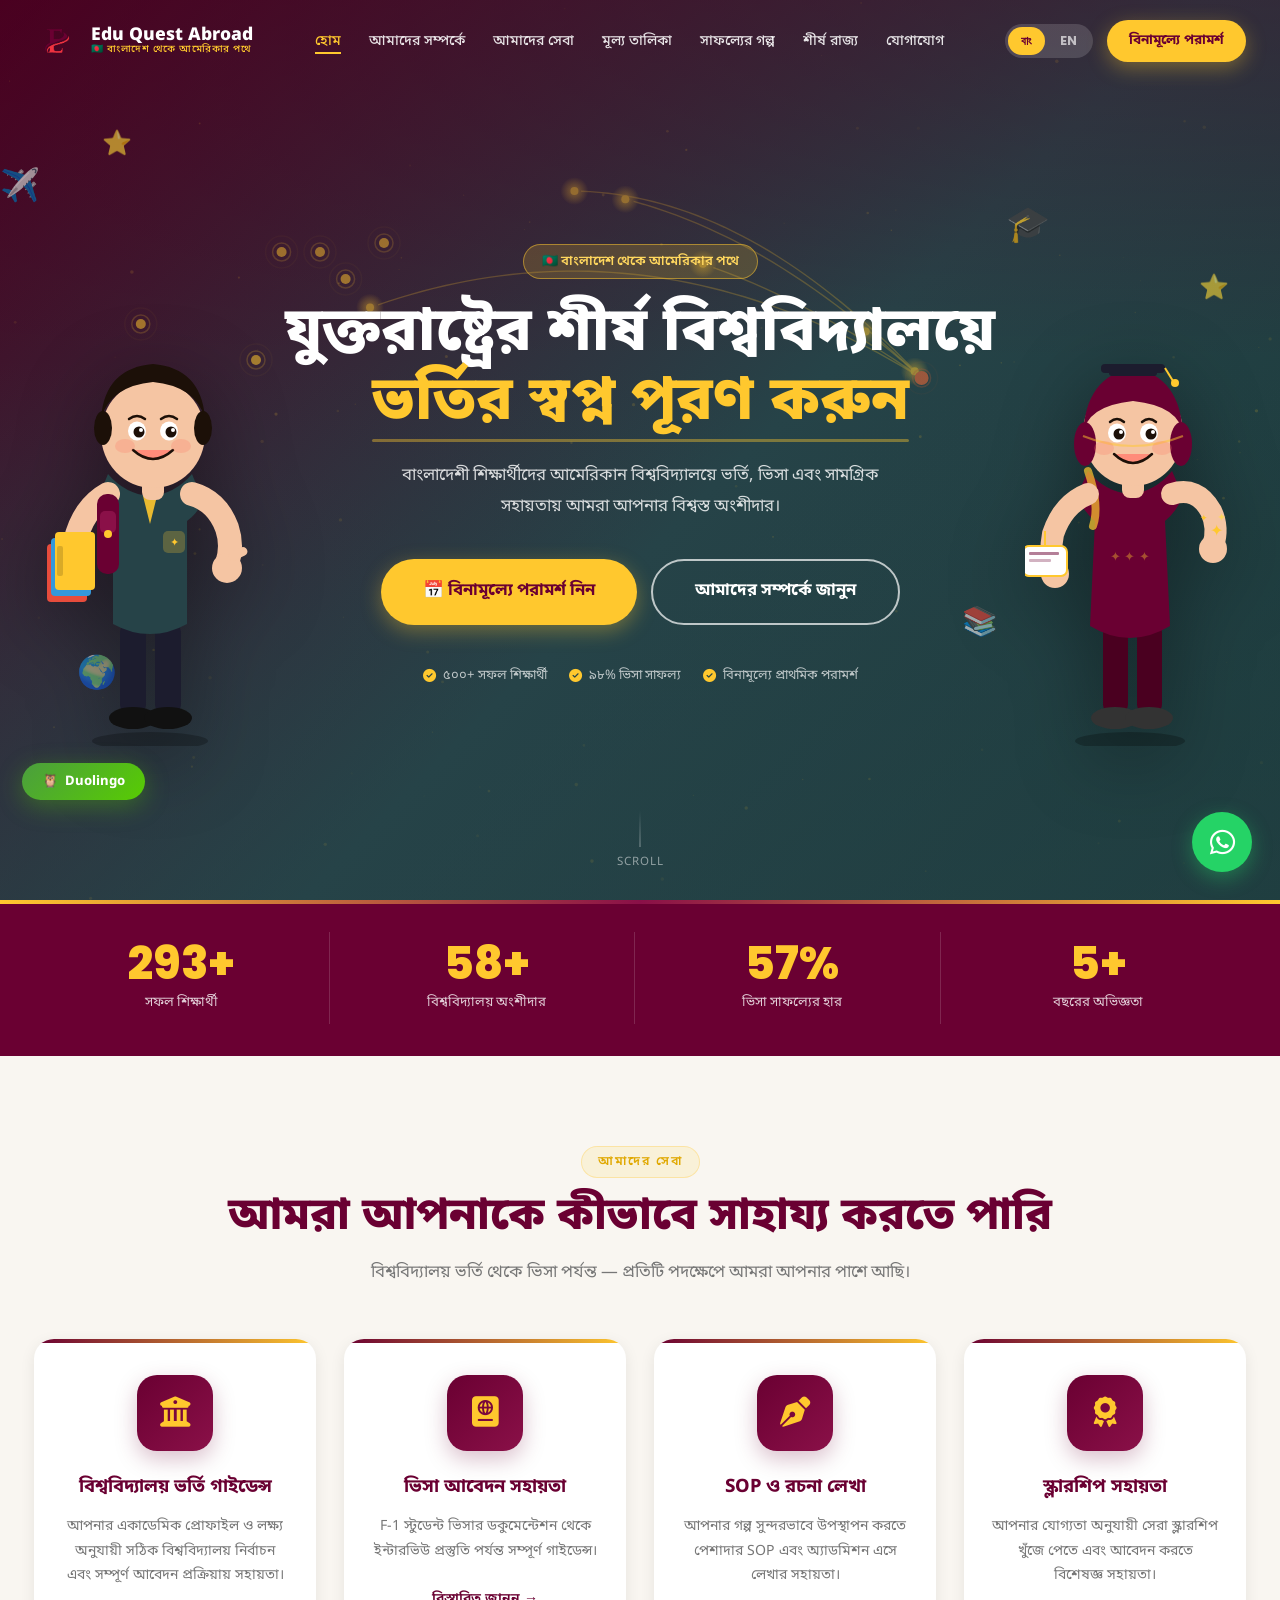
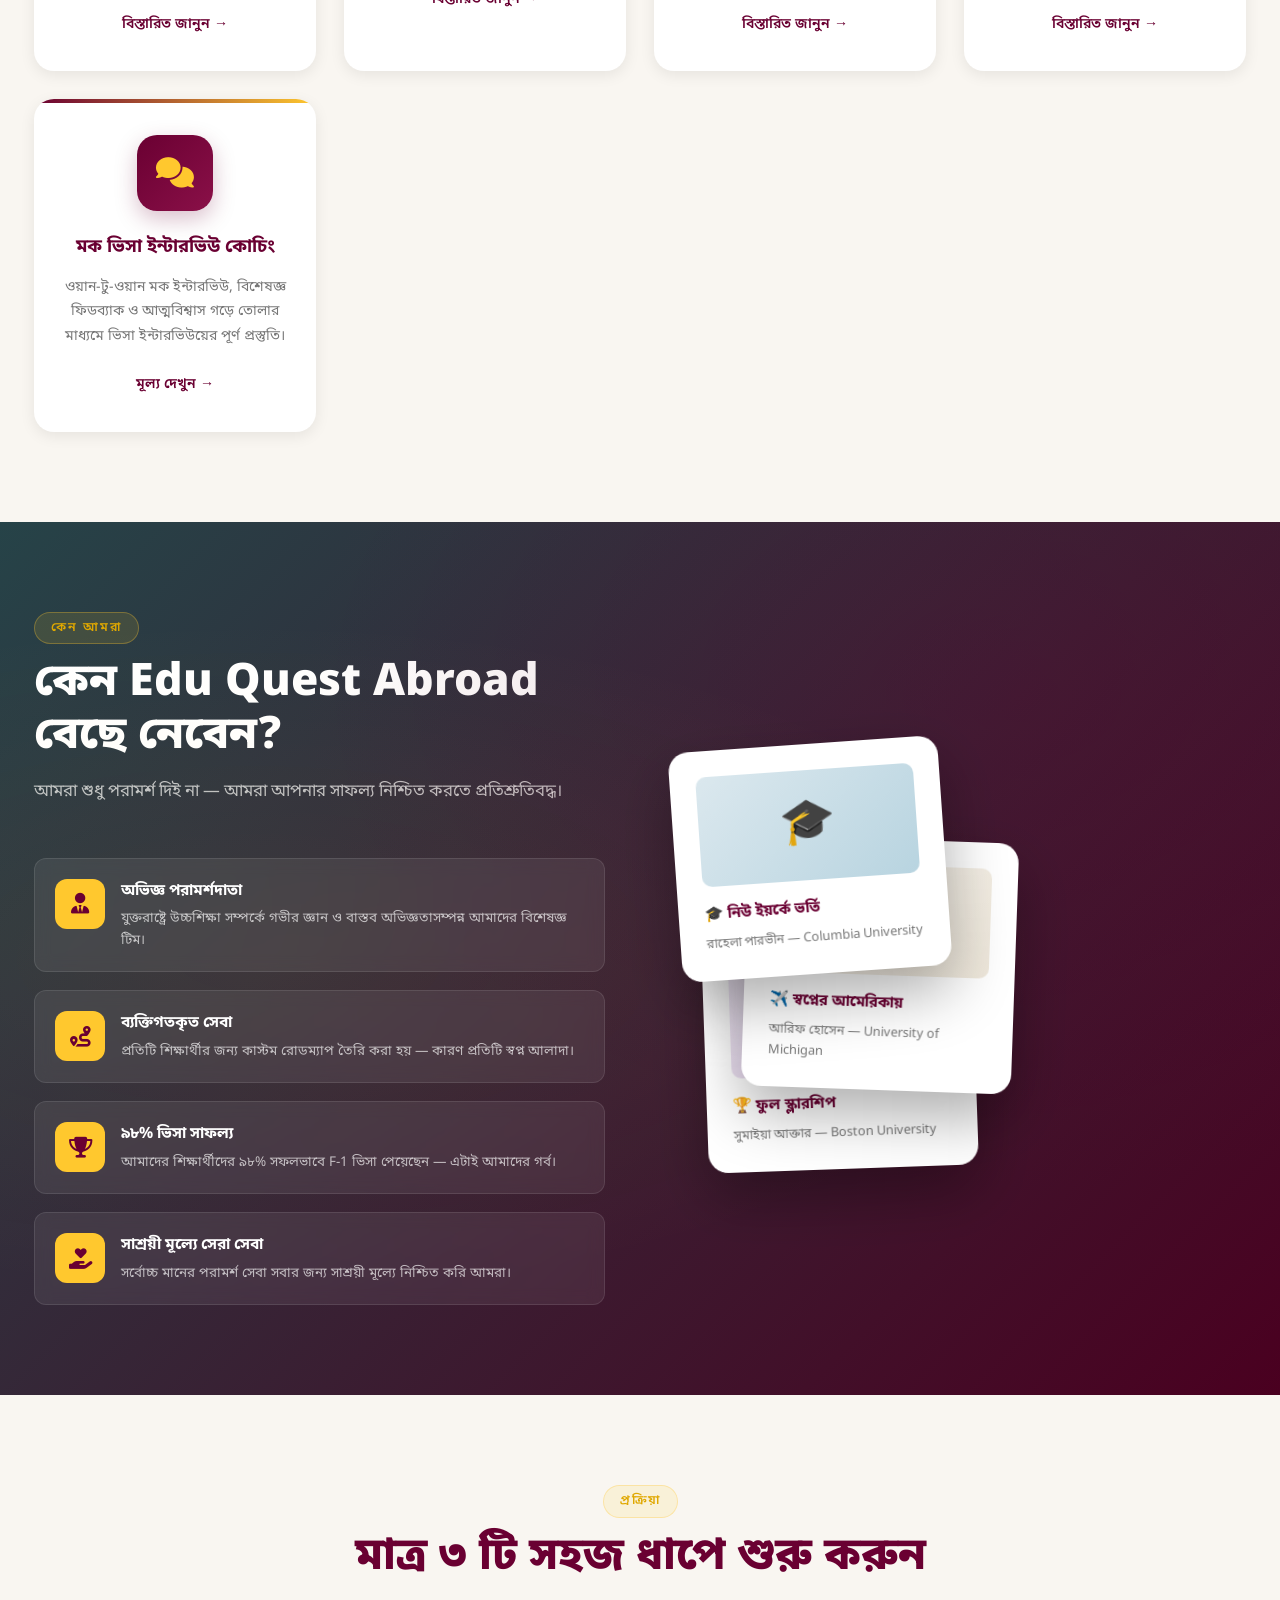
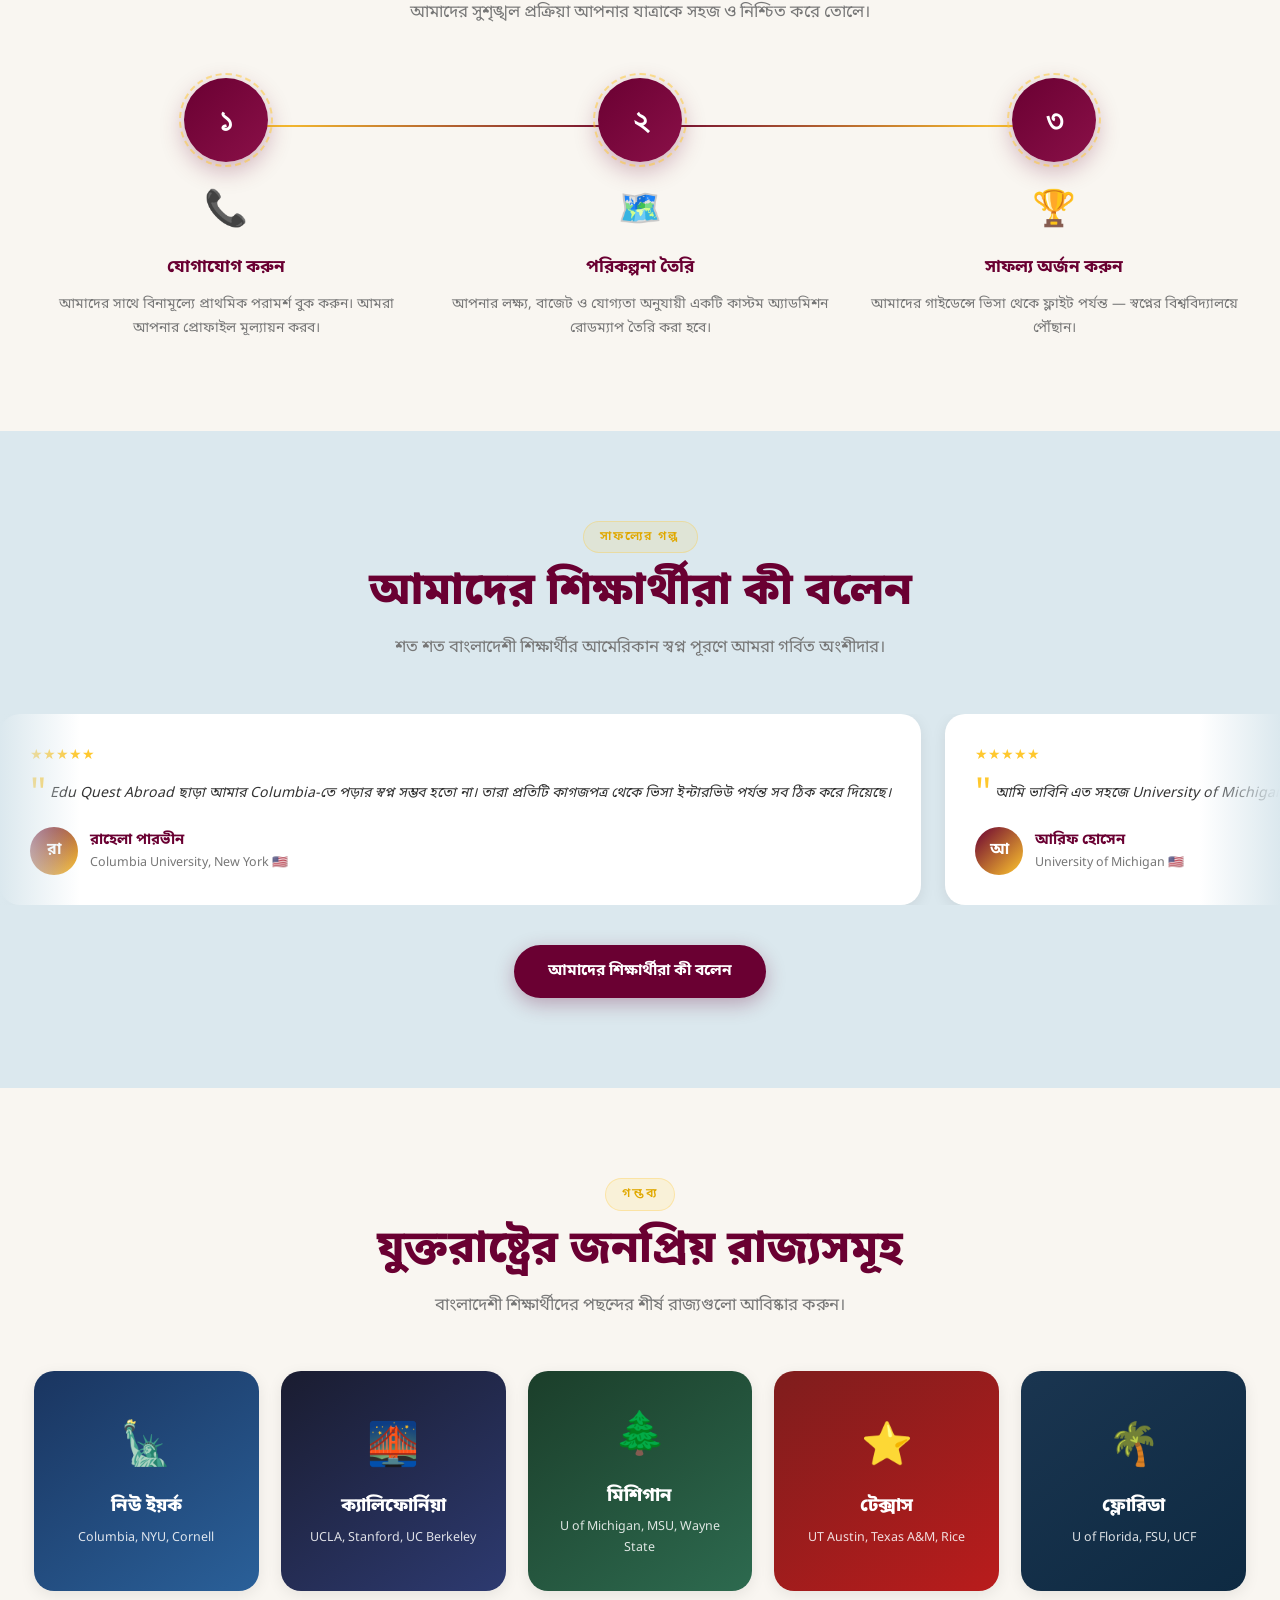
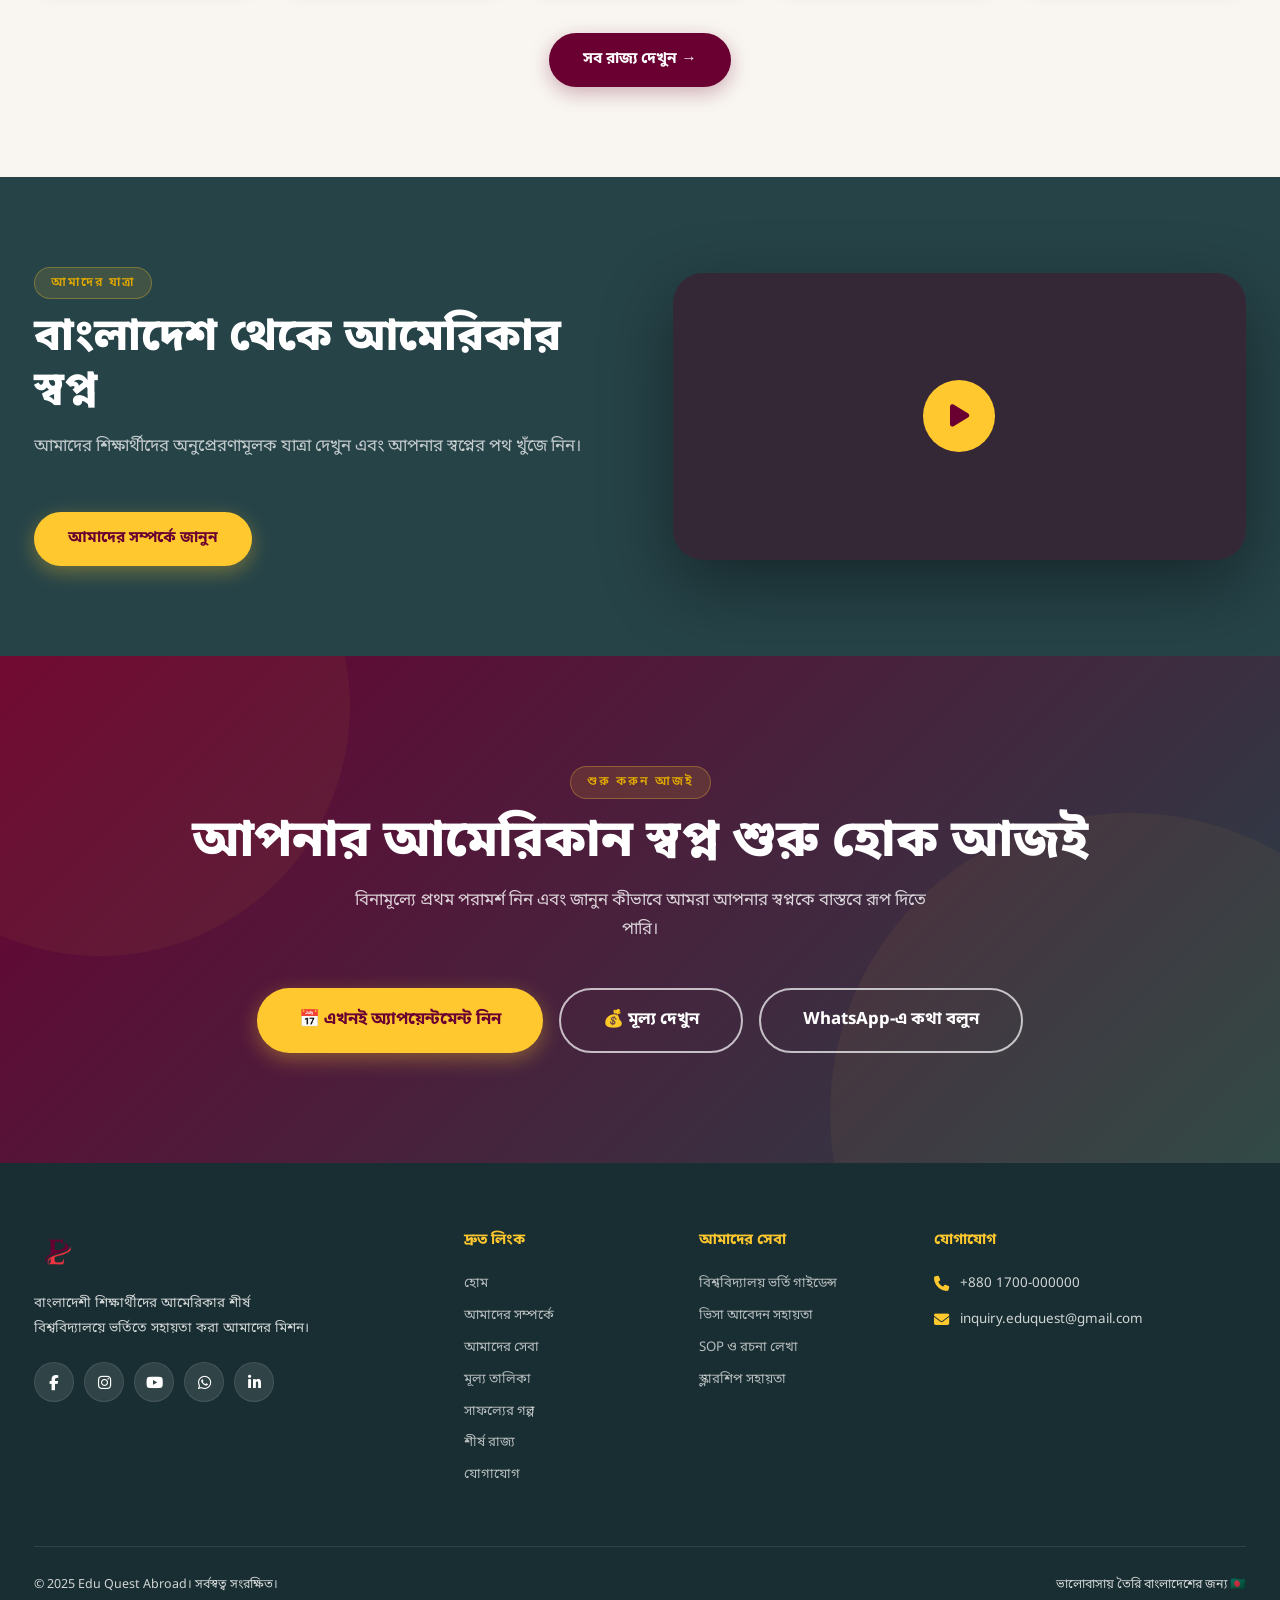
==== commit 80b9f71b: "Added new pricing page and updated website layout" ====
--- a/index.html
+++ b/index.html
@@ -33,6 +33,7 @@
       <li><a href="index.html"            data-i18n="nav-home"     class="active">হোম</a></li>
       <li><a href="about.html"            data-i18n="nav-about">আমাদের সম্পর্কে</a></li>
       <li><a href="services.html"         data-i18n="nav-services">আমাদের সেবা</a></li>
+      <li><a href="pricing.html"          data-i18n="nav-pricing">মূল্য তালিকা</a></li>
       <li><a href="success-stories.html"  data-i18n="nav-stories">সাফল্যের গল্প</a></li>
       <li><a href="top-states.html"       data-i18n="nav-states">শীর্ষ রাজ্য</a></li>
       <li><a href="contact.html"          data-i18n="nav-contact">যোগাযোগ</a></li>
@@ -60,6 +61,7 @@
   <a href="index.html"           data-i18n="nav-home">হোম</a>
   <a href="about.html"           data-i18n="nav-about">আমাদের সম্পর্কে</a>
   <a href="services.html"        data-i18n="nav-services">আমাদের সেবা</a>
+  <a href="pricing.html"         data-i18n="nav-pricing">মূল্য তালিকা</a>
   <a href="success-stories.html" data-i18n="nav-stories">সাফল্যের গল্প</a>
   <a href="top-states.html"      data-i18n="nav-states">শীর্ষ রাজ্য</a>
   <a href="contact.html"         data-i18n="nav-contact">যোগাযোগ</a>
@@ -310,6 +312,13 @@
         <a href="services.html" class="svc-link" data-i18n="svc-4-link">বিস্তারিত জানুন →</a>
       </div>
 
+      <div class="service-card reveal d-4" style="grid-column: span 1;">
+        <div class="svc-icon-wrap"><i class="fas fa-comments"></i></div>
+        <h3 class="svc-title" data-i18n="svc-5-title">মক ভিসা ইন্টারভিউ কোচিং</h3>
+        <p class="svc-desc"   data-i18n="svc-5-desc">ওয়ান-টু-ওয়ান মক ইন্টারভিউ, বিশেষজ্ঞ ফিডব্যাক ও আত্মবিশ্বাস গড়ে তোলার মাধ্যমে ভিসা ইন্টারভিউয়ের পূর্ণ প্রস্তুতি।</p>
+        <a href="pricing.html" class="svc-link" data-i18n="svc-5-link">মূল্য দেখুন →</a>
+      </div>
+
     </div>
   </div>
 </section>
@@ -672,7 +681,8 @@
     <p class="section-sub"    data-i18n="sec-cta-sub">বিনামূল্যে প্রথম পরামর্শ নিন এবং জানুন কীভাবে আমরা আপনার স্বপ্নকে বাস্তবে রূপ দিতে পারি।</p>
     <div class="cta-btns">
       <a href="contact.html" class="btn btn-gold btn-lg" data-i18n="sec-cta-btn-1">📅 এখনই অ্যাপয়েন্টমেন্ট নিন</a>
-      <a href="https://wa.me/1234567890" target="_blank" class="btn btn-outline-white btn-lg" data-i18n="sec-cta-btn-2">WhatsApp-এ কথা বলুন</a>
+      <a href="pricing.html" class="btn btn-outline-white btn-lg" data-i18n="sec-cta-btn-pricing">💰 মূল্য দেখুন</a>
+      <a href="https://wa.me/8801700000000" target="_blank" class="btn btn-outline-white btn-lg" data-i18n="sec-cta-btn-2">WhatsApp-এ কথা বলুন</a>
     </div>
   </div>
 </section>
@@ -702,6 +712,7 @@
           <a href="index.html"           data-i18n="nav-home">হোম</a>
           <a href="about.html"           data-i18n="nav-about">আমাদের সম্পর্কে</a>
           <a href="services.html"        data-i18n="nav-services">আমাদের সেবা</a>
+          <a href="pricing.html"         data-i18n="nav-pricing">মূল্য তালিকা</a>
           <a href="success-stories.html" data-i18n="nav-stories">সাফল্যের গল্প</a>
           <a href="top-states.html"      data-i18n="nav-states">শীর্ষ রাজ্য</a>
           <a href="contact.html"         data-i18n="nav-contact">যোগাযোগ</a>
@@ -722,10 +733,8 @@
       <!-- Contact -->
       <div>
         <h4 class="footer-heading" data-i18n="foot-contact-h">যোগাযোগ</h4>
-        <div class="contact-line"><i class="fas fa-map-marker-alt"></i><span>123 Main Street, New York, NY 10001, USA</span></div>
-        <div class="contact-line"><i class="fas fa-phone"></i><span>+1 (555) 123-4567</span></div>
-        <div class="contact-line"><i class="fas fa-envelope"></i><span>info@eduquestabroad.com</span></div>
-        <div class="contact-line"><i class="fab fa-whatsapp"></i><span>+1 (555) 123-4567</span></div>
+        <div class="contact-line"><i class="fas fa-phone"></i><span>+880 1700-000000</span></div>
+        <div class="contact-line"><i class="fas fa-envelope"></i><span>inquiry.eduquest@gmail.com</span></div>
       </div>
 
     </div>
@@ -738,7 +747,7 @@
 </footer>
 
 <!-- WhatsApp Float -->
-<a href="https://wa.me/1234567890" class="wa-float" target="_blank" aria-label="WhatsApp">
+<a href="https://wa.me/8801700000000" class="wa-float" target="_blank" aria-label="WhatsApp">
   <i class="fab fa-whatsapp"></i>
 </a>
 
--- a/assets/css/style.css
+++ b/assets/css/style.css
@@ -1350,3 +1350,260 @@
   .cta-btns { flex-direction: column; align-items: center; }
   .lang-toggle { display: none; }
 }
+
+/* ============================================================
+   NEW ADDITIONS — Pricing Page, Duolingo Popup, Animations
+   ============================================================ */
+
+/* ─── ANIMATIONS ─────────────────────────────────────────── */
+@keyframes duoFadeIn {
+  from { opacity: 0; transform: translateY(28px) scale(.97); }
+  to   { opacity: 1; transform: translateY(0) scale(1); }
+}
+@keyframes pricingEntrance {
+  from { opacity: 0; transform: translateY(32px); }
+  to   { opacity: 1; transform: translateY(0); }
+}
+
+/* ─── PRICING GRID ───────────────────────────────────────── */
+.pricing-grid {
+  display: grid;
+  grid-template-columns: repeat(auto-fit, minmax(240px, 1fr));
+  gap: 28px;
+  align-items: stretch;
+}
+
+.pricing-card {
+  background: var(--white);
+  border-radius: 20px;
+  padding: 36px 28px 32px;
+  box-shadow: var(--shadow-sm);
+  border: 2px solid transparent;
+  display: flex;
+  flex-direction: column;
+  gap: 0;
+  position: relative;
+  transition: transform .3s ease, box-shadow .3s ease, border-color .3s ease;
+  animation: pricingEntrance .5s ease both;
+}
+.pricing-card:hover {
+  transform: translateY(-8px) scale(1.03);
+  box-shadow: var(--shadow-lg);
+}
+.pricing-card.popular {
+  border-color: var(--gold);
+  background: linear-gradient(160deg, #fffbee, var(--white));
+}
+.popular-badge {
+  position: absolute;
+  top: -14px;
+  left: 50%;
+  transform: translateX(-50%);
+  background: var(--gold);
+  color: var(--maroon);
+  font-size: .78rem;
+  font-weight: 800;
+  padding: 5px 18px;
+  border-radius: 50px;
+  white-space: nowrap;
+  letter-spacing: .5px;
+}
+.pricing-icon {
+  font-size: 2.4rem;
+  margin-bottom: 14px;
+  text-align: center;
+}
+.pricing-days {
+  font-size: 1.25rem;
+  font-weight: 800;
+  color: var(--maroon);
+  text-align: center;
+  margin-bottom: 8px;
+}
+.pricing-price {
+  font-size: 2.4rem;
+  font-weight: 800;
+  color: var(--teal);
+  text-align: center;
+  margin-bottom: 4px;
+  line-height: 1.1;
+}
+.pricing-per {
+  font-size: .82rem;
+  color: var(--gray);
+  text-align: center;
+  margin-bottom: 20px;
+}
+.pricing-includes {
+  list-style: none;
+  display: flex;
+  flex-direction: column;
+  gap: 10px;
+  margin-bottom: 24px;
+  flex: 1;
+}
+.pricing-includes li {
+  display: flex;
+  gap: 10px;
+  align-items: flex-start;
+  font-size: .88rem;
+  color: var(--charcoal);
+}
+.pricing-includes li i {
+  color: var(--maroon);
+  margin-top: 2px;
+  flex-shrink: 0;
+}
+
+/* ─── SPECIAL BATCH CARD ─────────────────────────────────── */
+.special-batch-card {
+  background: rgba(255,255,255,.06);
+  border: 1px solid rgba(255,255,255,.18);
+  border-radius: 24px;
+  padding: 48px;
+  display: grid;
+  grid-template-columns: 1fr 2fr;
+  gap: 56px;
+  align-items: center;
+  backdrop-filter: blur(8px);
+}
+@media (max-width: 768px) {
+  .special-batch-card { grid-template-columns: 1fr; gap: 30px; padding: 32px 24px; }
+}
+.sb-price { margin-top: 16px; }
+
+/* ─── REGULAR PRICING CARDS ──────────────────────────────── */
+.regular-pricing-card {
+  background: var(--white);
+  border-radius: 18px;
+  padding: 32px 28px;
+  box-shadow: var(--shadow-sm);
+  border: 2px solid var(--pale-blue);
+  display: flex;
+  flex-direction: column;
+  gap: 20px;
+  transition: transform .3s ease, box-shadow .3s ease;
+}
+.regular-pricing-card:hover {
+  transform: translateY(-6px) scale(1.02);
+  box-shadow: var(--shadow-md);
+  border-color: var(--maroon);
+}
+.rpc-top {
+  text-align: center;
+  padding-bottom: 20px;
+  border-bottom: 1px solid var(--pale-blue);
+}
+.rpc-top h3 {
+  font-size: 1.3rem;
+  font-weight: 800;
+  color: var(--teal);
+  margin-bottom: 8px;
+}
+.rpc-price {
+  font-size: 2rem;
+  font-weight: 800;
+  color: var(--maroon);
+  line-height: 1.1;
+}
+.rpc-features {
+  list-style: none;
+  display: flex;
+  flex-direction: column;
+  gap: 10px;
+  flex: 1;
+}
+.rpc-features li {
+  display: flex;
+  gap: 10px;
+  align-items: flex-start;
+  font-size: .88rem;
+  color: var(--charcoal);
+}
+.rpc-features li i {
+  color: var(--maroon);
+  margin-top: 2px;
+  flex-shrink: 0;
+}
+
+/* ─── OFFER ITEMS (What We Offer) ────────────────────────── */
+.offer-item {
+  display: flex;
+  gap: 18px;
+  align-items: flex-start;
+  background: var(--white);
+  border-radius: 14px;
+  padding: 22px 24px;
+  box-shadow: var(--shadow-sm);
+  border: 1px solid rgba(0,0,0,.05);
+  transition: var(--transition);
+}
+.offer-item:hover {
+  transform: translateY(-4px);
+  box-shadow: var(--shadow-md);
+}
+.offer-icon {
+  width: 48px;
+  height: 48px;
+  border-radius: 12px;
+  background: rgba(106,0,50,.08);
+  display: flex;
+  align-items: center;
+  justify-content: center;
+  color: var(--maroon);
+  font-size: 1.2rem;
+  flex-shrink: 0;
+}
+.offer-text h4 {
+  font-size: .95rem;
+  font-weight: 700;
+  color: var(--maroon);
+  margin-bottom: 6px;
+}
+.offer-text p {
+  font-size: .83rem;
+  color: var(--gray);
+  line-height: 1.55;
+}
+
+/* ─── DUOLINGO FLOAT BUTTON ──────────────────────────────── */
+.duolingo-float-btn {
+  position: fixed;
+  bottom: 100px;
+  left: 22px;
+  z-index: 998;
+  background: linear-gradient(135deg, #4b9e3e, #58cc02);
+  color: white;
+  border: none;
+  border-radius: 50px;
+  padding: 12px 20px;
+  font-size: .82rem;
+  font-weight: 700;
+  cursor: pointer;
+  display: flex;
+  align-items: center;
+  gap: 7px;
+  box-shadow: 0 6px 24px rgba(88,204,2,.35);
+  transition: transform .25s ease, box-shadow .25s ease;
+  font-family: var(--font-bn);
+  line-height: 1;
+}
+.duolingo-float-btn:hover {
+  transform: translateY(-3px) scale(1.05);
+  box-shadow: 0 10px 32px rgba(88,204,2,.45);
+}
+.duolingo-float-btn span {
+  white-space: nowrap;
+}
+
+/* ─── PRICING FEATURES LIST ──────────────────────────────── */
+.pricing-features-list {
+  border-left: 4px solid var(--gold);
+}
+
+/* ─── RESPONSIVE TWEAKS ──────────────────────────────────── */
+@media (max-width: 768px) {
+  .pricing-grid { grid-template-columns: 1fr; }
+  .duolingo-float-btn span { display: none; }
+  .duolingo-float-btn { padding: 12px 14px; border-radius: 50%; }
+}
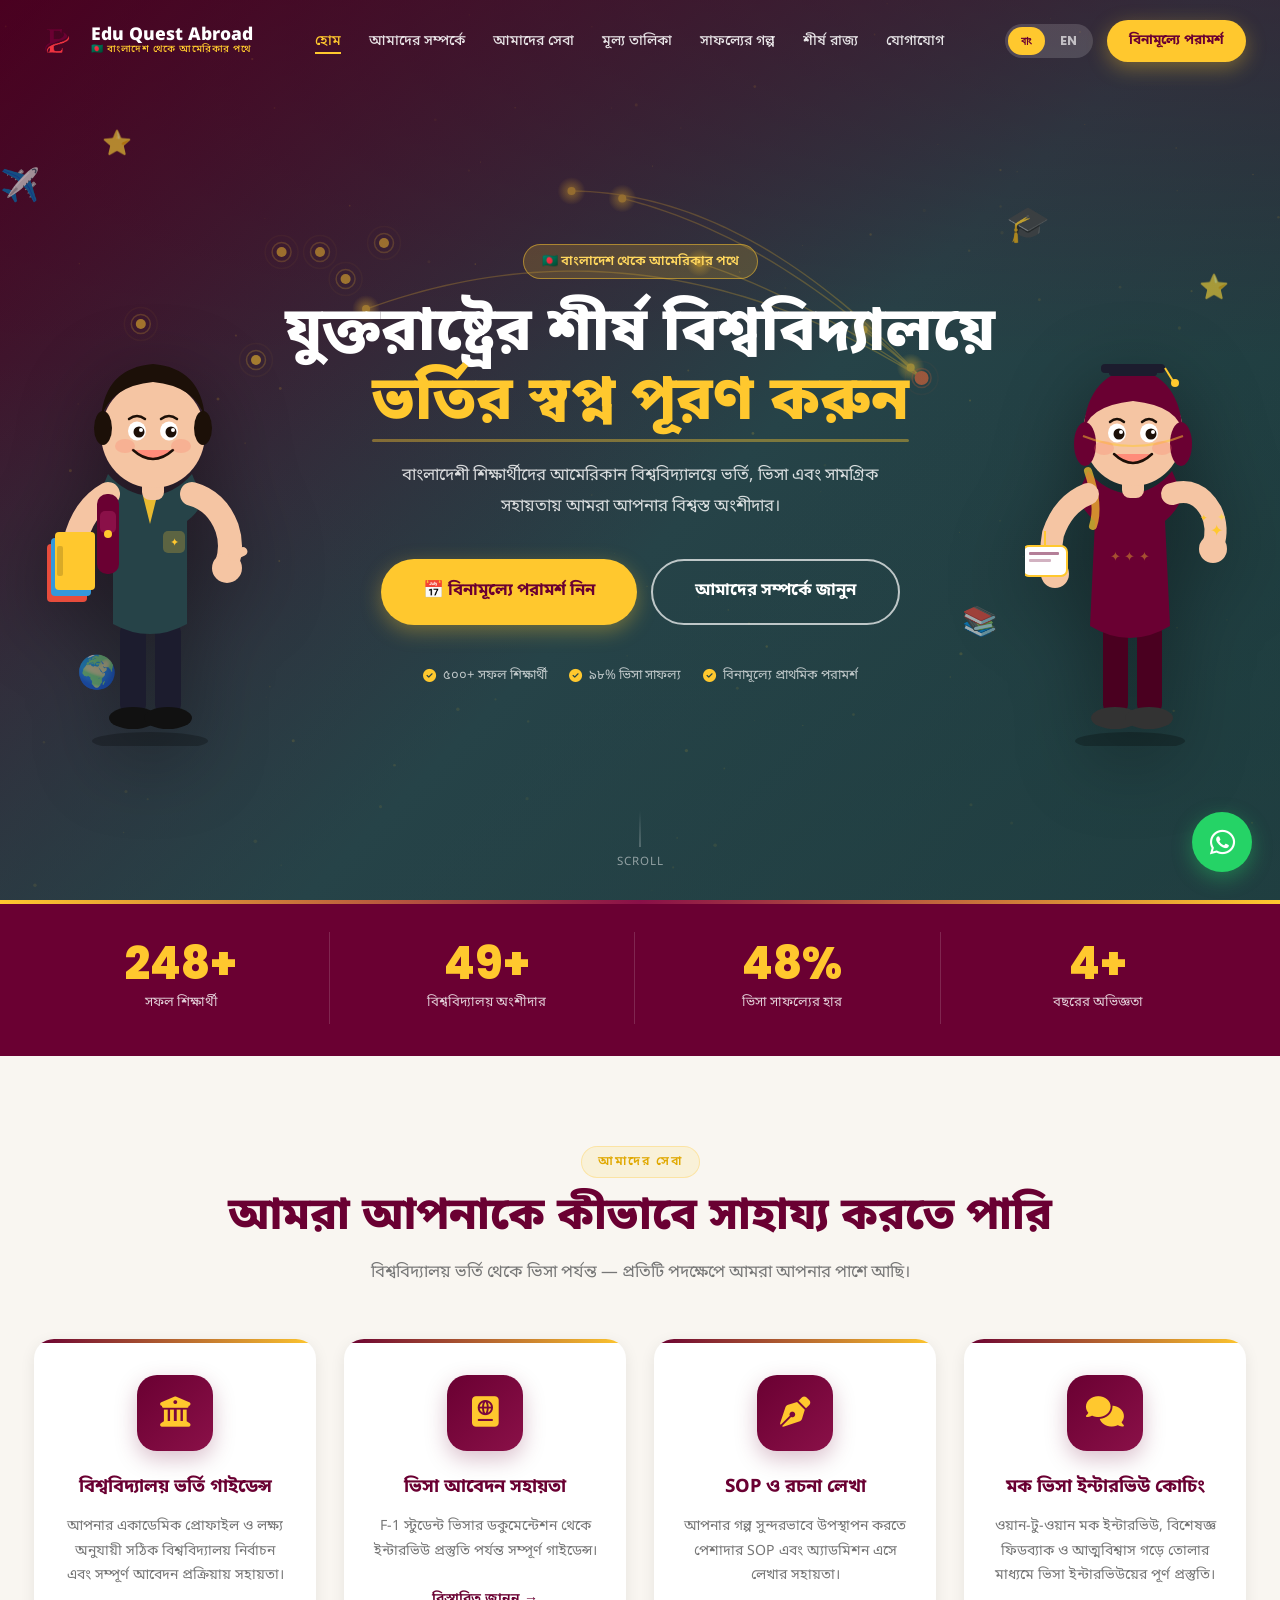
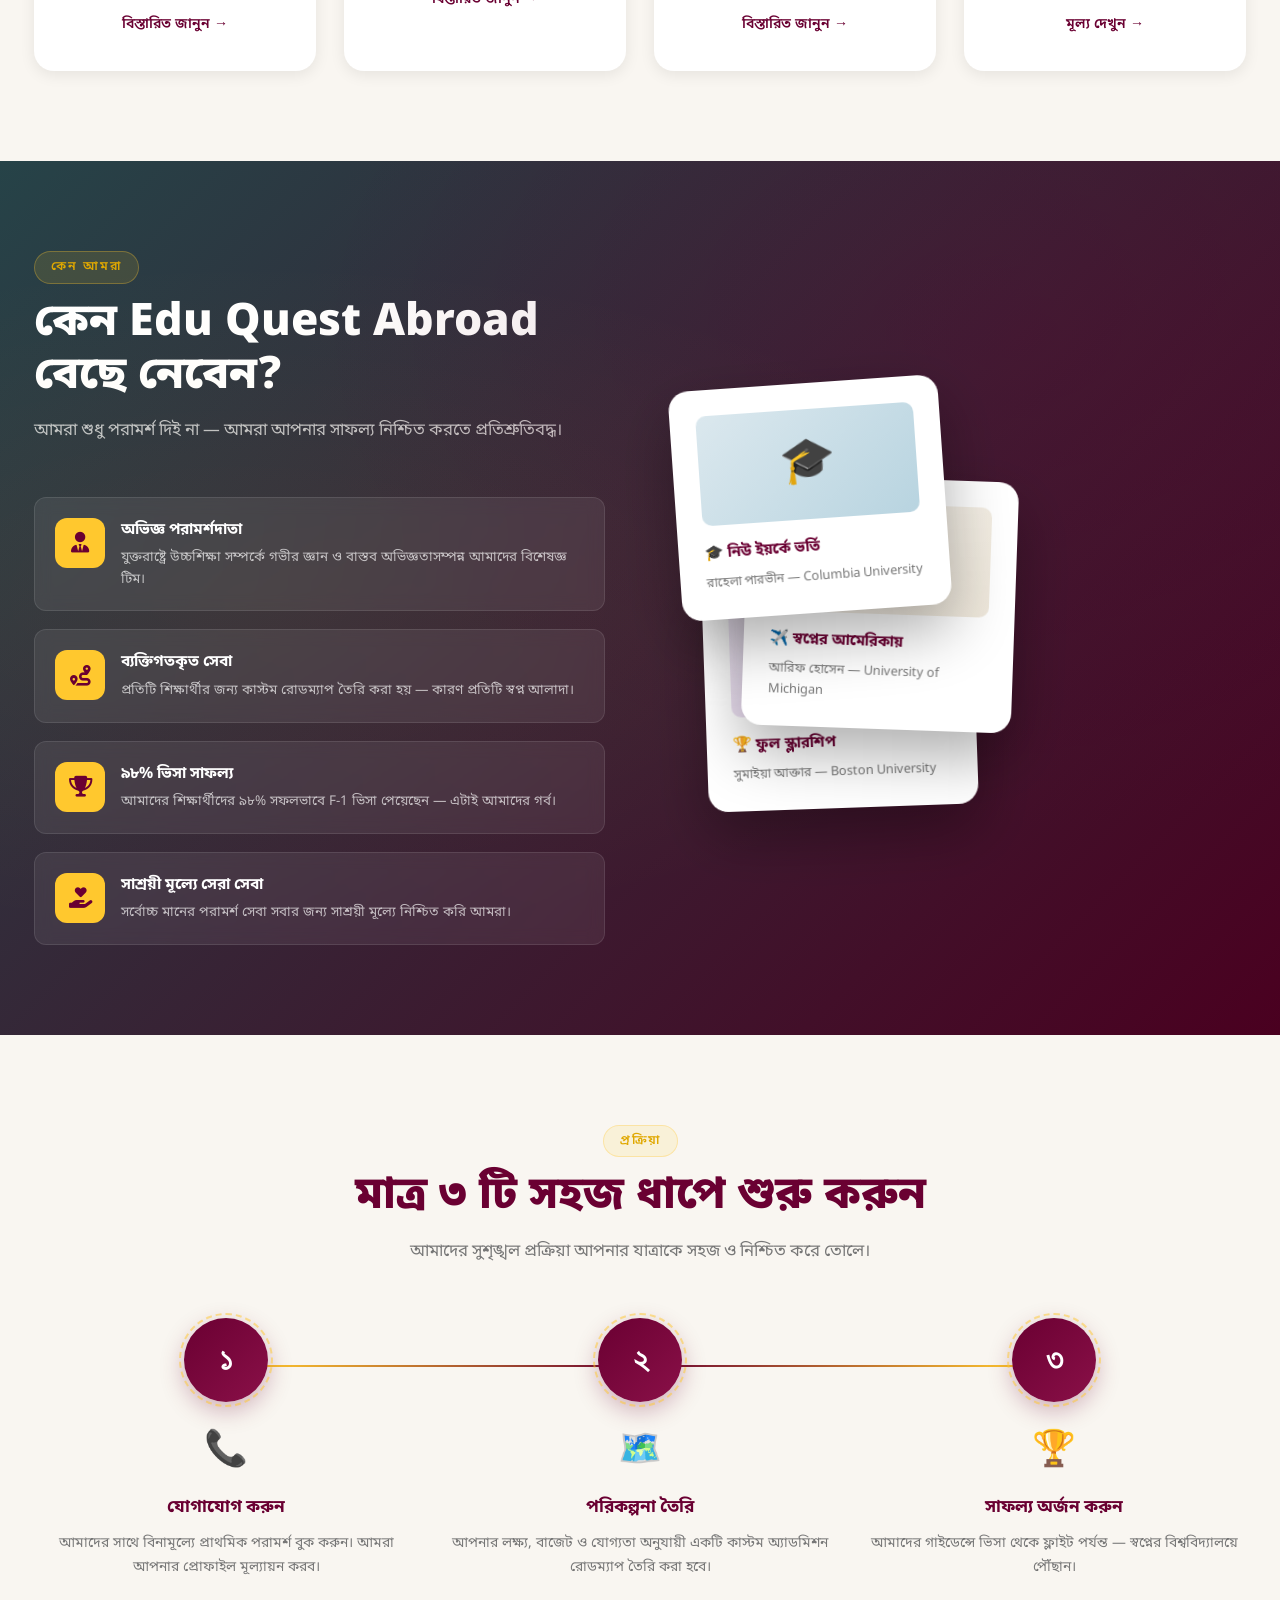
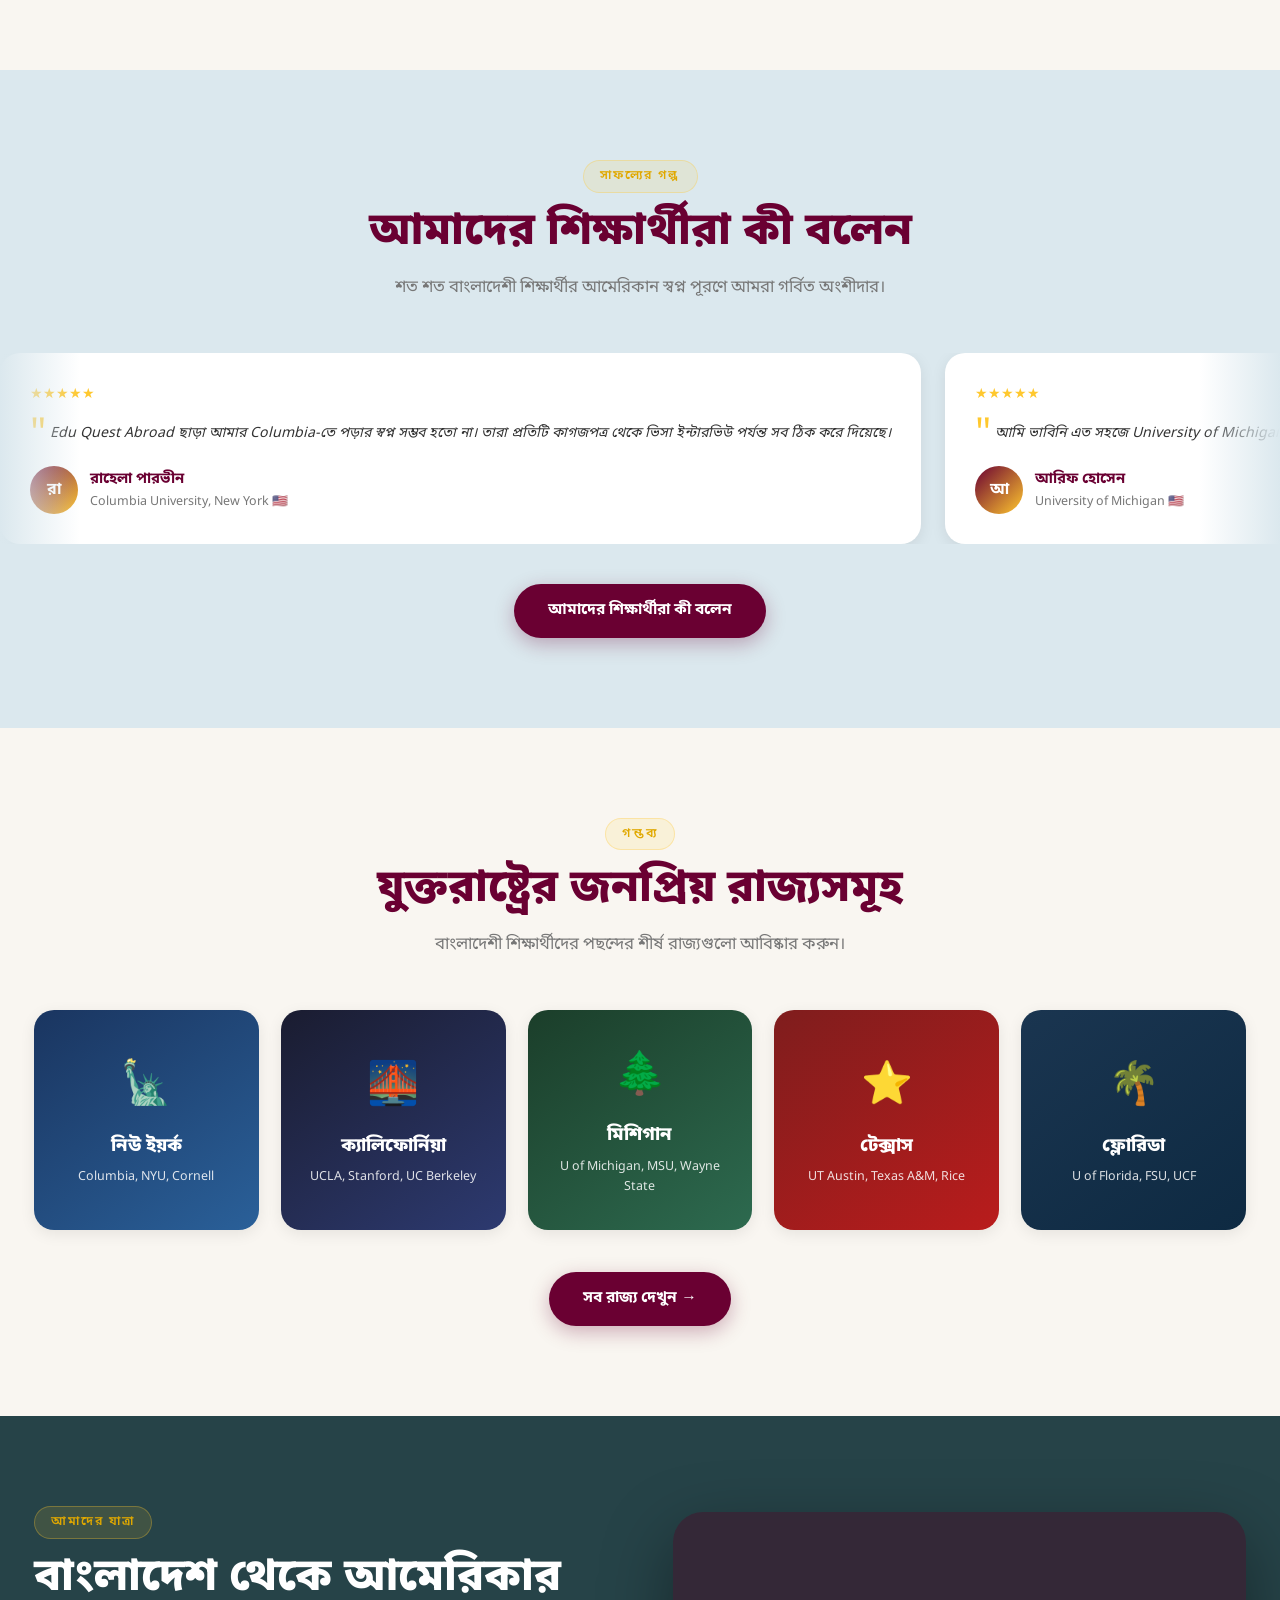
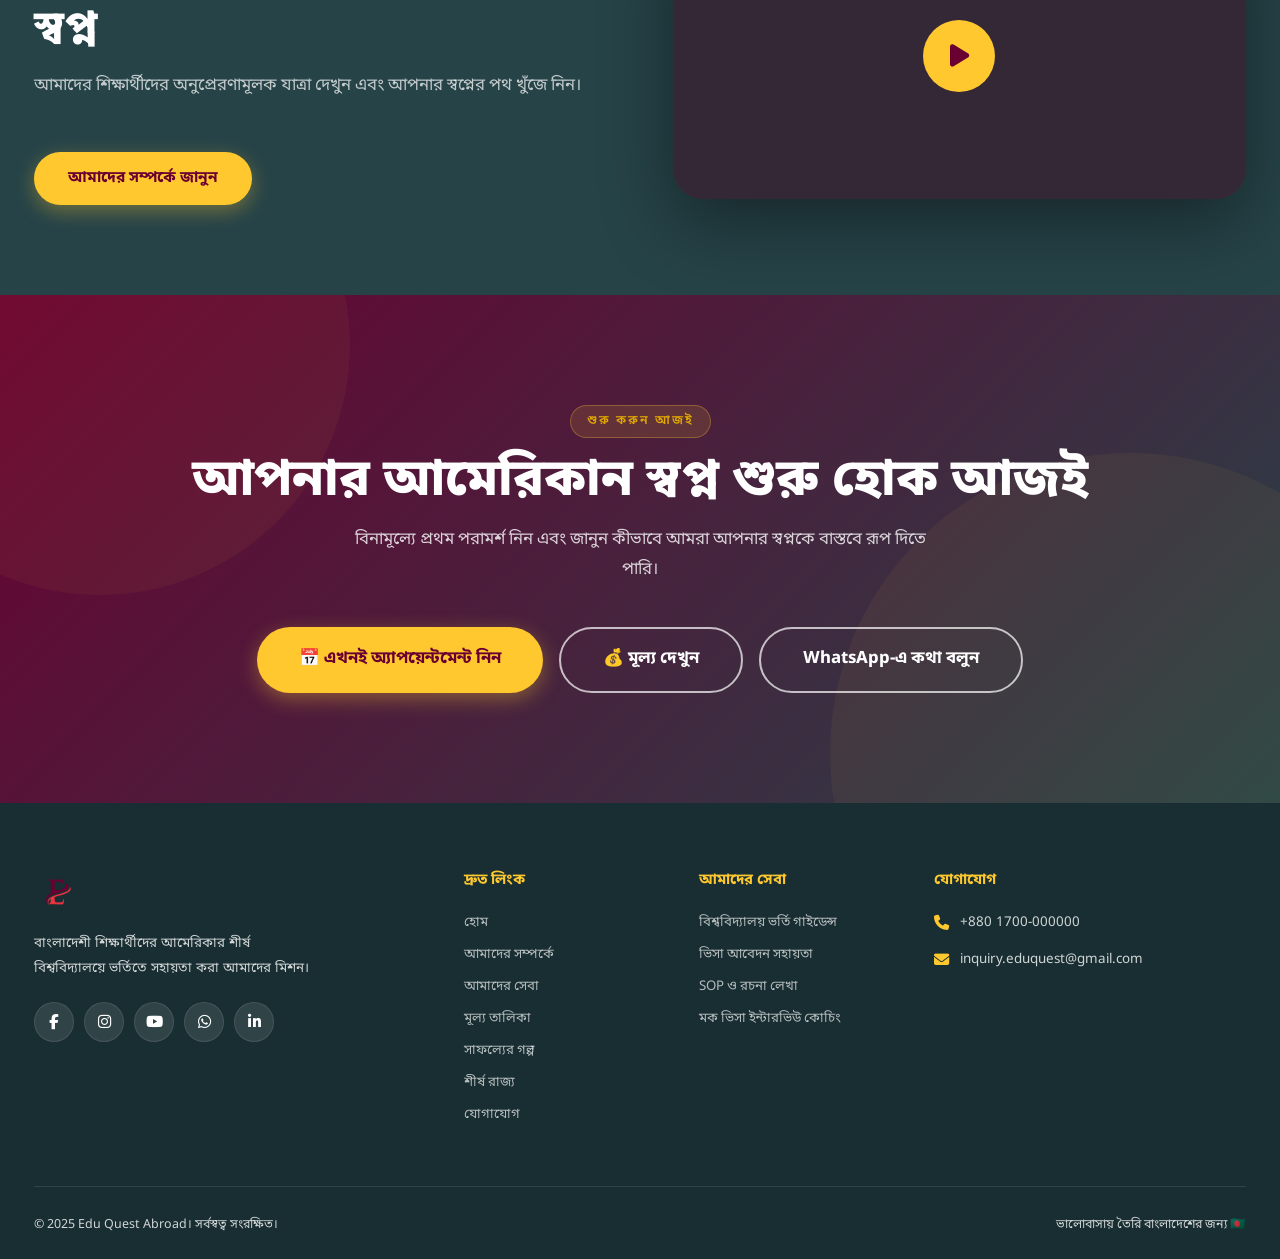
==== commit 2f8855ab: "Updated Code of service and Pricing sections" ====
--- a/index.html
+++ b/index.html
@@ -305,14 +305,7 @@
         <a href="services.html" class="svc-link" data-i18n="svc-3-link">বিস্তারিত জানুন →</a>
       </div>
 
-      <div class="service-card reveal d-3">
-        <div class="svc-icon-wrap"><i class="fas fa-award"></i></div>
-        <h3 class="svc-title" data-i18n="svc-4-title">স্কলারশিপ সহায়তা</h3>
-        <p class="svc-desc"   data-i18n="svc-4-desc">আপনার যোগ্যতা অনুযায়ী সেরা স্কলারশিপ খুঁজে পেতে এবং আবেদন করতে বিশেষজ্ঞ সহায়তা।</p>
-        <a href="services.html" class="svc-link" data-i18n="svc-4-link">বিস্তারিত জানুন →</a>
-      </div>
-
-      <div class="service-card reveal d-4" style="grid-column: span 1;">
+      <div class="service-card reveal d-3" style="grid-column: span 1;">
         <div class="svc-icon-wrap"><i class="fas fa-comments"></i></div>
         <h3 class="svc-title" data-i18n="svc-5-title">মক ভিসা ইন্টারভিউ কোচিং</h3>
         <p class="svc-desc"   data-i18n="svc-5-desc">ওয়ান-টু-ওয়ান মক ইন্টারভিউ, বিশেষজ্ঞ ফিডব্যাক ও আত্মবিশ্বাস গড়ে তোলার মাধ্যমে ভিসা ইন্টারভিউয়ের পূর্ণ প্রস্তুতি।</p>
@@ -726,7 +719,7 @@
           <a href="services.html" data-i18n="svc-1-title">বিশ্ববিদ্যালয় ভর্তি গাইডেন্স</a>
           <a href="services.html" data-i18n="svc-2-title">ভিসা আবেদন সহায়তা</a>
           <a href="services.html" data-i18n="svc-3-title">SOP ও রচনা লেখা</a>
-          <a href="services.html" data-i18n="svc-4-title">স্কলারশিপ সহায়তা</a>
+          <a href="services.html" data-i18n="mock-title">মক ভিসা ইন্টারভিউ কোচিং</a>
         </div>
       </div>
 
--- a/assets/css/style.css
+++ b/assets/css/style.css
@@ -1356,10 +1356,6 @@
    ============================================================ */
 
 /* ─── ANIMATIONS ─────────────────────────────────────────── */
-@keyframes duoFadeIn {
-  from { opacity: 0; transform: translateY(28px) scale(.97); }
-  to   { opacity: 1; transform: translateY(0) scale(1); }
-}
 @keyframes pricingEntrance {
   from { opacity: 0; transform: translateY(32px); }
   to   { opacity: 1; transform: translateY(0); }
@@ -1566,36 +1562,6 @@
   line-height: 1.55;
 }
 
-/* ─── DUOLINGO FLOAT BUTTON ──────────────────────────────── */
-.duolingo-float-btn {
-  position: fixed;
-  bottom: 100px;
-  left: 22px;
-  z-index: 998;
-  background: linear-gradient(135deg, #4b9e3e, #58cc02);
-  color: white;
-  border: none;
-  border-radius: 50px;
-  padding: 12px 20px;
-  font-size: .82rem;
-  font-weight: 700;
-  cursor: pointer;
-  display: flex;
-  align-items: center;
-  gap: 7px;
-  box-shadow: 0 6px 24px rgba(88,204,2,.35);
-  transition: transform .25s ease, box-shadow .25s ease;
-  font-family: var(--font-bn);
-  line-height: 1;
-}
-.duolingo-float-btn:hover {
-  transform: translateY(-3px) scale(1.05);
-  box-shadow: 0 10px 32px rgba(88,204,2,.45);
-}
-.duolingo-float-btn span {
-  white-space: nowrap;
-}
-
 /* ─── PRICING FEATURES LIST ──────────────────────────────── */
 .pricing-features-list {
   border-left: 4px solid var(--gold);
@@ -1604,6 +1570,4 @@
 /* ─── RESPONSIVE TWEAKS ──────────────────────────────────── */
 @media (max-width: 768px) {
   .pricing-grid { grid-template-columns: 1fr; }
-  .duolingo-float-btn span { display: none; }
-  .duolingo-float-btn { padding: 12px 14px; border-radius: 50%; }
-}
+}
